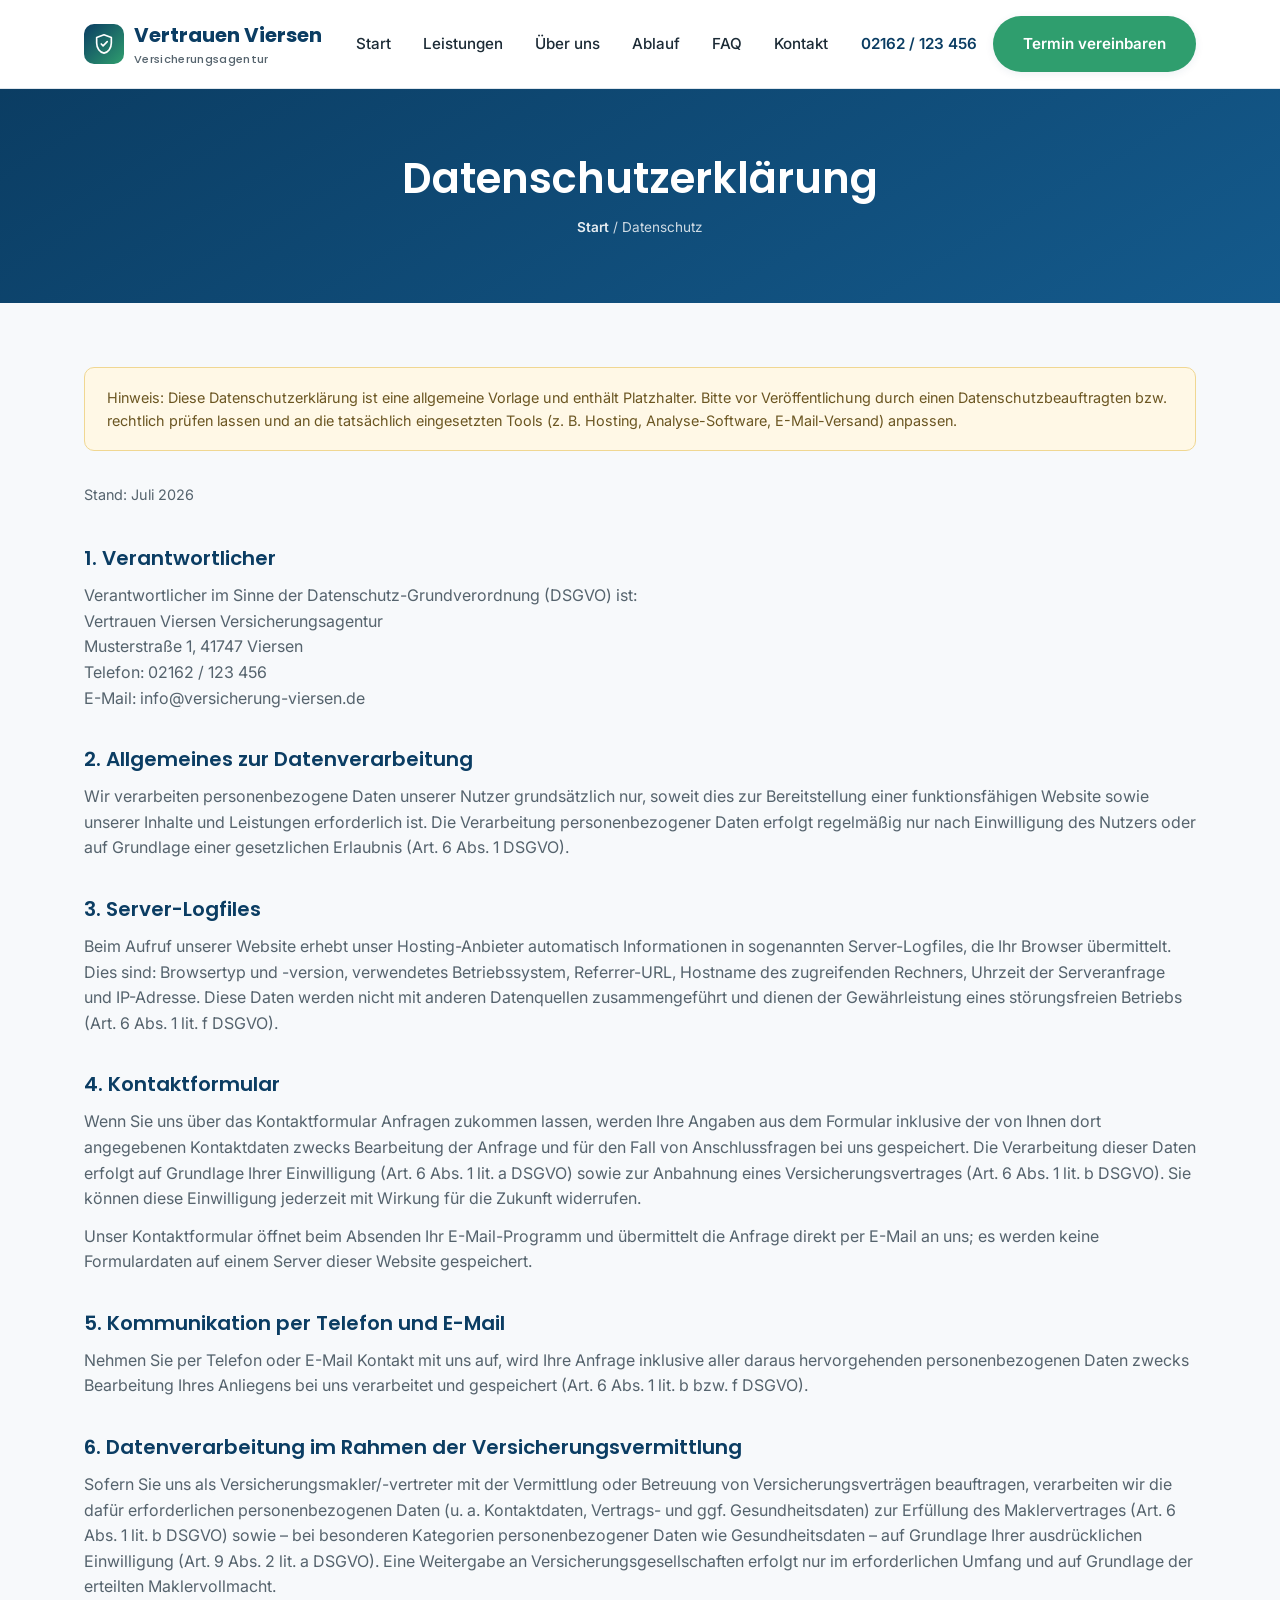
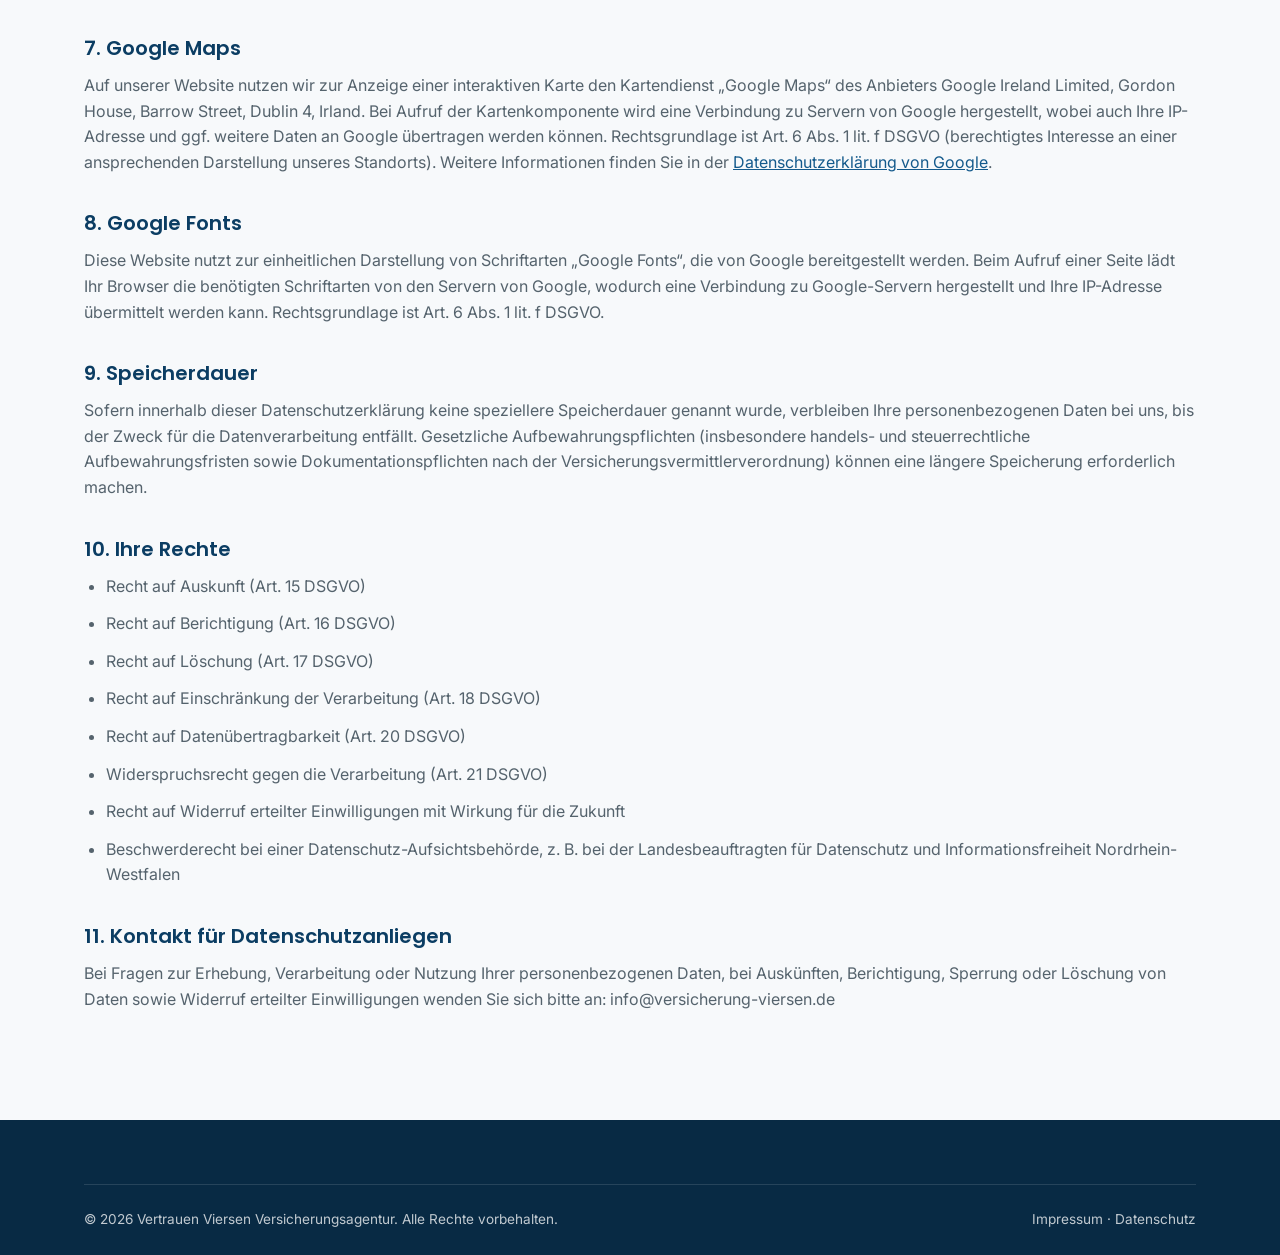
==== datenschutz.html @ f0102ab8 "Add Versicherungsagentur Viersen website Responsive one-page site (Start, Leistungen, Über uns, Abla" ====
<!DOCTYPE html>
<html lang="de">
<head>
<meta charset="UTF-8">
<meta name="viewport" content="width=device-width, initial-scale=1.0">
<title>Datenschutzerklärung | Versicherungsagentur Viersen</title>
<meta name="description" content="Datenschutzerklärung der Versicherungsagentur Viersen gemäß DSGVO.">
<link rel="icon" href="data:image/svg+xml,<svg xmlns=%22http://www.w3.org/2000/svg%22 viewBox=%220 0 24 24%22><text y=%2218%22 font-size=%2218%22>🛡️</text></svg>">
<link rel="preconnect" href="https://fonts.googleapis.com">
<link href="https://fonts.googleapis.com/css2?family=Inter:wght@400;500;600;700&family=Poppins:wght@600;700&display=swap" rel="stylesheet">
<link rel="stylesheet" href="css/style.css">
</head>
<body>

<header class="site-header">
  <nav class="navbar">
    <a href="index.html" class="logo">
      <span class="logo-mark">
        <svg width="22" height="22" viewBox="0 0 24 24" fill="none"><path d="M12 2L4 5V11C4 16.5 7.4 21.2 12 22C16.6 21.2 20 16.5 20 11V5L12 2Z" stroke="currentColor" stroke-width="1.8" stroke-linejoin="round"/><path d="M9 12L11 14L15.5 9.5" stroke="currentColor" stroke-width="1.8" stroke-linecap="round" stroke-linejoin="round"/></svg>
      </span>
      <span class="logo-text">Vertrauen Viersen
        <span>Versicherungsagentur</span>
      </span>
    </a>
    <ul class="nav-links">
      <li><a href="index.html#home">Start</a></li>
      <li><a href="index.html#leistungen">Leistungen</a></li>
      <li><a href="index.html#ueber-uns">Über uns</a></li>
      <li><a href="index.html#ablauf">Ablauf</a></li>
      <li><a href="index.html#faq">FAQ</a></li>
      <li><a href="index.html#kontakt">Kontakt</a></li>
    </ul>
    <div class="nav-cta">
      <a href="tel:+4921621234560" class="nav-phone">02162 / 123 456</a>
      <a href="index.html#kontakt" class="btn btn-primary">Termin vereinbaren</a>
      <button class="nav-toggle" aria-label="Menü öffnen"><span></span><span></span><span></span></button>
    </div>
  </nav>
</header>

<div class="page-hero">
  <div class="container">
    <h1>Datenschutzerklärung</h1>
    <p class="breadcrumb"><a href="index.html">Start</a> / Datenschutz</p>
  </div>
</div>

<main>
  <section class="legal-page">
    <div class="container">

      <div class="notice-box">
        Hinweis: Diese Datenschutzerklärung ist eine allgemeine Vorlage und enthält Platzhalter. Bitte vor Veröffentlichung durch einen
        Datenschutzbeauftragten bzw. rechtlich prüfen lassen und an die tatsächlich eingesetzten Tools (z. B. Hosting, Analyse-Software,
        E-Mail-Versand) anpassen.
      </div>

      <p class="updated">Stand: Juli 2026</p>

      <h2>1. Verantwortlicher</h2>
      <p>
        Verantwortlicher im Sinne der Datenschutz-Grundverordnung (DSGVO) ist:<br>
        Vertrauen Viersen Versicherungsagentur<br>
        Musterstraße 1, 41747 Viersen<br>
        Telefon: 02162 / 123 456<br>
        E-Mail: info@versicherung-viersen.de
      </p>

      <h2>2. Allgemeines zur Datenverarbeitung</h2>
      <p>
        Wir verarbeiten personenbezogene Daten unserer Nutzer grundsätzlich nur, soweit dies zur Bereitstellung einer funktionsfähigen Website
        sowie unserer Inhalte und Leistungen erforderlich ist. Die Verarbeitung personenbezogener Daten erfolgt regelmäßig nur nach Einwilligung
        des Nutzers oder auf Grundlage einer gesetzlichen Erlaubnis (Art. 6 Abs. 1 DSGVO).
      </p>

      <h2>3. Server-Logfiles</h2>
      <p>
        Beim Aufruf unserer Website erhebt unser Hosting-Anbieter automatisch Informationen in sogenannten Server-Logfiles, die Ihr Browser
        übermittelt. Dies sind: Browsertyp und -version, verwendetes Betriebssystem, Referrer-URL, Hostname des zugreifenden Rechners,
        Uhrzeit der Serveranfrage und IP-Adresse. Diese Daten werden nicht mit anderen Datenquellen zusammengeführt und dienen der
        Gewährleistung eines störungsfreien Betriebs (Art. 6 Abs. 1 lit. f DSGVO).
      </p>

      <h2>4. Kontaktformular</h2>
      <p>
        Wenn Sie uns über das Kontaktformular Anfragen zukommen lassen, werden Ihre Angaben aus dem Formular inklusive der von Ihnen dort
        angegebenen Kontaktdaten zwecks Bearbeitung der Anfrage und für den Fall von Anschlussfragen bei uns gespeichert. Die Verarbeitung
        dieser Daten erfolgt auf Grundlage Ihrer Einwilligung (Art. 6 Abs. 1 lit. a DSGVO) sowie zur Anbahnung eines Versicherungsvertrages
        (Art. 6 Abs. 1 lit. b DSGVO). Sie können diese Einwilligung jederzeit mit Wirkung für die Zukunft widerrufen.
      </p>
      <p>
        Unser Kontaktformular öffnet beim Absenden Ihr E-Mail-Programm und übermittelt die Anfrage direkt per E-Mail an uns; es werden keine
        Formulardaten auf einem Server dieser Website gespeichert.
      </p>

      <h2>5. Kommunikation per Telefon und E-Mail</h2>
      <p>
        Nehmen Sie per Telefon oder E-Mail Kontakt mit uns auf, wird Ihre Anfrage inklusive aller daraus hervorgehenden personenbezogenen Daten
        zwecks Bearbeitung Ihres Anliegens bei uns verarbeitet und gespeichert (Art. 6 Abs. 1 lit. b bzw. f DSGVO).
      </p>

      <h2>6. Datenverarbeitung im Rahmen der Versicherungsvermittlung</h2>
      <p>
        Sofern Sie uns als Versicherungsmakler/-vertreter mit der Vermittlung oder Betreuung von Versicherungsverträgen beauftragen, verarbeiten
        wir die dafür erforderlichen personenbezogenen Daten (u. a. Kontaktdaten, Vertrags- und ggf. Gesundheitsdaten) zur Erfüllung des
        Maklervertrages (Art. 6 Abs. 1 lit. b DSGVO) sowie – bei besonderen Kategorien personenbezogener Daten wie Gesundheitsdaten – auf
        Grundlage Ihrer ausdrücklichen Einwilligung (Art. 9 Abs. 2 lit. a DSGVO). Eine Weitergabe an Versicherungsgesellschaften erfolgt nur im
        erforderlichen Umfang und auf Grundlage der erteilten Maklervollmacht.
      </p>

      <h2>7. Google Maps</h2>
      <p>
        Auf unserer Website nutzen wir zur Anzeige einer interaktiven Karte den Kartendienst „Google Maps“ des Anbieters Google Ireland Limited,
        Gordon House, Barrow Street, Dublin 4, Irland. Bei Aufruf der Kartenkomponente wird eine Verbindung zu Servern von Google hergestellt,
        wobei auch Ihre IP-Adresse und ggf. weitere Daten an Google übertragen werden können. Rechtsgrundlage ist Art. 6 Abs. 1 lit. f DSGVO
        (berechtigtes Interesse an einer ansprechenden Darstellung unseres Standorts). Weitere Informationen finden Sie in der
        <a href="https://policies.google.com/privacy" target="_blank" rel="noopener">Datenschutzerklärung von Google</a>.
      </p>

      <h2>8. Google Fonts</h2>
      <p>
        Diese Website nutzt zur einheitlichen Darstellung von Schriftarten „Google Fonts“, die von Google bereitgestellt werden. Beim Aufruf
        einer Seite lädt Ihr Browser die benötigten Schriftarten von den Servern von Google, wodurch eine Verbindung zu Google-Servern
        hergestellt und Ihre IP-Adresse übermittelt werden kann. Rechtsgrundlage ist Art. 6 Abs. 1 lit. f DSGVO.
      </p>

      <h2>9. Speicherdauer</h2>
      <p>
        Sofern innerhalb dieser Datenschutzerklärung keine speziellere Speicherdauer genannt wurde, verbleiben Ihre personenbezogenen Daten bei
        uns, bis der Zweck für die Datenverarbeitung entfällt. Gesetzliche Aufbewahrungspflichten (insbesondere handels- und steuerrechtliche
        Aufbewahrungsfristen sowie Dokumentationspflichten nach der Versicherungsvermittlerverordnung) können eine längere Speicherung
        erforderlich machen.
      </p>

      <h2>10. Ihre Rechte</h2>
      <ul>
        <li>Recht auf Auskunft (Art. 15 DSGVO)</li>
        <li>Recht auf Berichtigung (Art. 16 DSGVO)</li>
        <li>Recht auf Löschung (Art. 17 DSGVO)</li>
        <li>Recht auf Einschränkung der Verarbeitung (Art. 18 DSGVO)</li>
        <li>Recht auf Datenübertragbarkeit (Art. 20 DSGVO)</li>
        <li>Widerspruchsrecht gegen die Verarbeitung (Art. 21 DSGVO)</li>
        <li>Recht auf Widerruf erteilter Einwilligungen mit Wirkung für die Zukunft</li>
        <li>Beschwerderecht bei einer Datenschutz-Aufsichtsbehörde, z. B. bei der Landesbeauftragten für Datenschutz und Informationsfreiheit Nordrhein-Westfalen</li>
      </ul>

      <h2>11. Kontakt für Datenschutzanliegen</h2>
      <p>
        Bei Fragen zur Erhebung, Verarbeitung oder Nutzung Ihrer personenbezogenen Daten, bei Auskünften, Berichtigung, Sperrung oder Löschung
        von Daten sowie Widerruf erteilter Einwilligungen wenden Sie sich bitte an: info@versicherung-viersen.de
      </p>

    </div>
  </section>
</main>

<footer class="site-footer">
  <div class="container">
    <div class="footer-bottom">
      <span>© <span id="year">2026</span> Vertrauen Viersen Versicherungsagentur. Alle Rechte vorbehalten.</span>
      <span><a href="impressum.html">Impressum</a> · <a href="datenschutz.html">Datenschutz</a></span>
    </div>
  </div>
</footer>

<button class="back-to-top" aria-label="Nach oben scrollen">
  <svg width="20" height="20" viewBox="0 0 24 24" fill="none"><path d="M12 19V5M5 12L12 5L19 12" stroke="currentColor" stroke-width="2" stroke-linecap="round" stroke-linejoin="round"/></svg>
</button>

<script src="js/script.js"></script>
</body>
</html>
---- css/style.css ----
/* ==========================================================================
   Versicherungsagentur Viersen – Stylesheet
   ========================================================================== */

:root {
  --color-primary: #0b3d63;
  --color-primary-light: #145a8c;
  --color-accent: #2f9e6e;
  --color-accent-dark: #237a54;
  --color-bg: #f7f9fb;
  --color-bg-alt: #eef2f6;
  --color-text: #1c2b36;
  --color-text-muted: #55636d;
  --color-white: #ffffff;
  --color-border: #dfe6ec;
  --shadow-sm: 0 2px 8px rgba(11, 61, 99, 0.08);
  --shadow-md: 0 8px 24px rgba(11, 61, 99, 0.12);
  --radius: 12px;
  --max-width: 1160px;
  --transition: 0.25s ease;
}

* {
  box-sizing: border-box;
  margin: 0;
  padding: 0;
}

html {
  scroll-behavior: smooth;
}

body {
  font-family: "Inter", -apple-system, BlinkMacSystemFont, "Segoe UI", Roboto, sans-serif;
  color: var(--color-text);
  background: var(--color-bg);
  line-height: 1.6;
  -webkit-font-smoothing: antialiased;
}

h1, h2, h3, h4 {
  font-family: "Poppins", "Inter", sans-serif;
  font-weight: 600;
  line-height: 1.25;
  color: var(--color-primary);
}

a {
  color: inherit;
  text-decoration: none;
}

img {
  max-width: 100%;
  display: block;
}

ul {
  list-style: none;
}

.container {
  max-width: var(--max-width);
  margin: 0 auto;
  padding: 0 24px;
}

section {
  padding: 88px 0;
}

.section-header {
  text-align: center;
  max-width: 680px;
  margin: 0 auto 56px;
}

.eyebrow {
  display: inline-block;
  color: var(--color-accent-dark);
  background: rgba(47, 158, 110, 0.1);
  font-weight: 600;
  font-size: 0.8rem;
  letter-spacing: 0.06em;
  text-transform: uppercase;
  padding: 6px 14px;
  border-radius: 999px;
  margin-bottom: 16px;
}

.section-header h2 {
  font-size: clamp(1.7rem, 3vw, 2.4rem);
  margin-bottom: 14px;
}

.section-header p {
  color: var(--color-text-muted);
  font-size: 1.05rem;
}

.bg-alt {
  background: var(--color-bg-alt);
}

/* Buttons
   ========================================================================== */

.btn {
  display: inline-flex;
  align-items: center;
  gap: 8px;
  padding: 14px 28px;
  border-radius: 999px;
  font-weight: 600;
  font-size: 0.95rem;
  border: 2px solid transparent;
  cursor: pointer;
  transition: transform var(--transition), box-shadow var(--transition), background var(--transition), color var(--transition);
  white-space: nowrap;
}

.btn-primary {
  background: var(--color-accent);
  color: var(--color-white);
  box-shadow: var(--shadow-sm);
}

.btn-primary:hover {
  background: var(--color-accent-dark);
  transform: translateY(-2px);
  box-shadow: var(--shadow-md);
}

.btn-outline {
  background: transparent;
  border-color: rgba(255, 255, 255, 0.6);
  color: var(--color-white);
}

.btn-outline:hover {
  background: rgba(255, 255, 255, 0.12);
  transform: translateY(-2px);
}

.btn-outline-dark {
  background: transparent;
  border-color: var(--color-primary);
  color: var(--color-primary);
}

.btn-outline-dark:hover {
  background: var(--color-primary);
  color: var(--color-white);
}

/* Header / Navigation
   ========================================================================== */

.site-header {
  position: sticky;
  top: 0;
  z-index: 1000;
  background: rgba(255, 255, 255, 0.92);
  backdrop-filter: blur(10px);
  border-bottom: 1px solid var(--color-border);
}

.navbar {
  display: flex;
  align-items: center;
  justify-content: space-between;
  padding: 16px 24px;
  max-width: var(--max-width);
  margin: 0 auto;
}

.logo {
  display: flex;
  align-items: center;
  gap: 10px;
  font-family: "Poppins", sans-serif;
  font-weight: 700;
  font-size: 1.25rem;
  color: var(--color-primary);
}

.logo-mark {
  width: 40px;
  height: 40px;
  border-radius: 10px;
  background: linear-gradient(135deg, var(--color-primary), var(--color-accent));
  display: flex;
  align-items: center;
  justify-content: center;
  color: white;
  flex-shrink: 0;
}

.logo-text span {
  display: block;
  font-size: 0.7rem;
  font-weight: 500;
  color: var(--color-text-muted);
  letter-spacing: 0.03em;
}

.nav-links {
  display: flex;
  align-items: center;
  gap: 32px;
}

.nav-links a {
  font-weight: 500;
  font-size: 0.95rem;
  color: var(--color-text);
  position: relative;
  padding: 6px 0;
  transition: color var(--transition);
}

.nav-links a:hover,
.nav-links a.active {
  color: var(--color-accent-dark);
}

.nav-cta {
  display: flex;
  align-items: center;
  gap: 16px;
}

.nav-phone {
  display: flex;
  align-items: center;
  gap: 8px;
  font-weight: 600;
  color: var(--color-primary);
  font-size: 0.95rem;
}

.nav-toggle {
  display: none;
  flex-direction: column;
  gap: 5px;
  background: none;
  border: none;
  cursor: pointer;
  padding: 8px;
}

.nav-toggle span {
  width: 26px;
  height: 2px;
  background: var(--color-primary);
  border-radius: 2px;
  transition: transform var(--transition), opacity var(--transition);
}

/* Hero
   ========================================================================== */

.hero {
  position: relative;
  padding: 80px 0 100px;
  background: linear-gradient(150deg, var(--color-primary) 0%, #0e4a76 45%, var(--color-primary-light) 100%);
  color: var(--color-white);
  overflow: hidden;
}

.hero::after {
  content: "";
  position: absolute;
  inset: 0;
  background-image: radial-gradient(circle at 85% 20%, rgba(47, 158, 110, 0.35), transparent 45%),
    radial-gradient(circle at 10% 90%, rgba(255, 255, 255, 0.08), transparent 40%);
  pointer-events: none;
}

.hero .container {
  display: grid;
  grid-template-columns: 1.1fr 0.9fr;
  gap: 48px;
  align-items: center;
  position: relative;
}

.hero-badge {
  display: inline-flex;
  align-items: center;
  gap: 8px;
  background: rgba(255, 255, 255, 0.12);
  border: 1px solid rgba(255, 255, 255, 0.25);
  padding: 8px 16px;
  border-radius: 999px;
  font-size: 0.85rem;
  font-weight: 600;
  margin-bottom: 24px;
}

.hero h1 {
  color: var(--color-white);
  font-size: clamp(2.1rem, 4.2vw, 3.2rem);
  margin-bottom: 20px;
}

.hero h1 em {
  font-style: normal;
  color: #7be0ae;
}

.hero p.lead {
  font-size: 1.1rem;
  color: rgba(255, 255, 255, 0.85);
  max-width: 520px;
  margin-bottom: 32px;
}

.hero-actions {
  display: flex;
  gap: 16px;
  flex-wrap: wrap;
  margin-bottom: 40px;
}

.hero-stats {
  display: flex;
  gap: 36px;
  flex-wrap: wrap;
}

.hero-stats div strong {
  display: block;
  font-size: 1.6rem;
  font-family: "Poppins", sans-serif;
  color: var(--color-white);
}

.hero-stats div span {
  font-size: 0.85rem;
  color: rgba(255, 255, 255, 0.7);
}

.hero-visual {
  background: rgba(255, 255, 255, 0.08);
  border: 1px solid rgba(255, 255, 255, 0.18);
  border-radius: 20px;
  padding: 32px;
  backdrop-filter: blur(6px);
}

.hero-visual h3 {
  color: var(--color-white);
  font-size: 1.1rem;
  margin-bottom: 20px;
}

.hero-check-list li {
  display: flex;
  align-items: flex-start;
  gap: 12px;
  padding: 12px 0;
  border-bottom: 1px solid rgba(255, 255, 255, 0.12);
  color: rgba(255, 255, 255, 0.9);
  font-size: 0.95rem;
}

.hero-check-list li:last-child {
  border-bottom: none;
}

.hero-check-list svg {
  flex-shrink: 0;
  color: #7be0ae;
  margin-top: 2px;
}

/* Trust bar
   ========================================================================== */

.trust-bar {
  background: var(--color-white);
  border-bottom: 1px solid var(--color-border);
  padding: 28px 0;
}

.trust-bar .container {
  display: flex;
  justify-content: space-between;
  align-items: center;
  flex-wrap: wrap;
  gap: 20px;
  color: var(--color-text-muted);
  font-size: 0.9rem;
}

.trust-bar strong {
  color: var(--color-primary);
}

/* Cards grid – Leistungen
   ========================================================================== */

.services-grid {
  display: grid;
  grid-template-columns: repeat(auto-fit, minmax(260px, 1fr));
  gap: 28px;
}

.service-card {
  background: var(--color-white);
  border: 1px solid var(--color-border);
  border-radius: var(--radius);
  padding: 32px 28px;
  transition: transform var(--transition), box-shadow var(--transition), border-color var(--transition);
}

.service-card:hover {
  transform: translateY(-6px);
  box-shadow: var(--shadow-md);
  border-color: transparent;
}

.service-icon {
  width: 56px;
  height: 56px;
  border-radius: 14px;
  background: rgba(11, 61, 99, 0.08);
  color: var(--color-primary);
  display: flex;
  align-items: center;
  justify-content: center;
  margin-bottom: 20px;
}

.service-card h3 {
  font-size: 1.15rem;
  margin-bottom: 10px;
}

.service-card p {
  color: var(--color-text-muted);
  font-size: 0.95rem;
  margin-bottom: 16px;
}

.service-link {
  font-weight: 600;
  font-size: 0.9rem;
  color: var(--color-accent-dark);
  display: inline-flex;
  align-items: center;
  gap: 6px;
}

/* Über uns
   ========================================================================== */

.about-grid {
  display: grid;
  grid-template-columns: 0.9fr 1.1fr;
  gap: 56px;
  align-items: center;
}

.about-photo {
  border-radius: 20px;
  overflow: hidden;
  box-shadow: var(--shadow-md);
  aspect-ratio: 4/5;
  background: linear-gradient(135deg, var(--color-primary), var(--color-accent));
  display: flex;
  align-items: center;
  justify-content: center;
  color: rgba(255, 255, 255, 0.85);
  position: relative;
}

.about-badge {
  position: absolute;
  bottom: -20px;
  right: -20px;
  background: var(--color-white);
  border-radius: 16px;
  padding: 20px 24px;
  box-shadow: var(--shadow-md);
  text-align: center;
}

.about-badge strong {
  display: block;
  font-size: 1.8rem;
  color: var(--color-accent-dark);
  font-family: "Poppins", sans-serif;
}

.about-badge span {
  font-size: 0.8rem;
  color: var(--color-text-muted);
}

.about-content h2 {
  font-size: clamp(1.6rem, 3vw, 2.2rem);
  margin-bottom: 18px;
}

.about-content p {
  color: var(--color-text-muted);
  margin-bottom: 18px;
}

.about-list {
  display: grid;
  grid-template-columns: repeat(2, 1fr);
  gap: 14px;
  margin: 24px 0 30px;
}

.about-list li {
  display: flex;
  align-items: center;
  gap: 10px;
  font-weight: 500;
  font-size: 0.95rem;
}

.about-list svg {
  color: var(--color-accent);
  flex-shrink: 0;
}

/* Process steps
   ========================================================================== */

.steps {
  display: grid;
  grid-template-columns: repeat(auto-fit, minmax(220px, 1fr));
  gap: 28px;
  counter-reset: step;
}

.step {
  position: relative;
  padding: 32px 24px;
  background: var(--color-white);
  border-radius: var(--radius);
  border: 1px solid var(--color-border);
}

.step::before {
  counter-increment: step;
  content: counter(step);
  display: flex;
  align-items: center;
  justify-content: center;
  width: 42px;
  height: 42px;
  border-radius: 50%;
  background: var(--color-primary);
  color: white;
  font-family: "Poppins", sans-serif;
  font-weight: 600;
  margin-bottom: 18px;
}

.step h3 {
  font-size: 1.05rem;
  margin-bottom: 8px;
}

.step p {
  color: var(--color-text-muted);
  font-size: 0.92rem;
}

/* Testimonials
   ========================================================================== */

.testimonial-grid {
  display: grid;
  grid-template-columns: repeat(auto-fit, minmax(280px, 1fr));
  gap: 28px;
}

.testimonial-card {
  background: var(--color-white);
  border-radius: var(--radius);
  padding: 30px;
  border: 1px solid var(--color-border);
}

.stars {
  color: #f5a623;
  margin-bottom: 14px;
  font-size: 0.95rem;
  letter-spacing: 2px;
}

.testimonial-card p.quote {
  color: var(--color-text);
  margin-bottom: 20px;
  font-size: 0.98rem;
}

.testimonial-author {
  display: flex;
  align-items: center;
  gap: 12px;
}

.author-avatar {
  width: 44px;
  height: 44px;
  border-radius: 50%;
  background: var(--color-bg-alt);
  display: flex;
  align-items: center;
  justify-content: center;
  font-weight: 700;
  color: var(--color-primary);
}

.author-name {
  font-weight: 600;
  font-size: 0.92rem;
}

.author-role {
  font-size: 0.8rem;
  color: var(--color-text-muted);
}

/* CTA band
   ========================================================================== */

.cta-band {
  background: linear-gradient(120deg, var(--color-primary), var(--color-primary-light));
  border-radius: 24px;
  padding: 56px;
  color: var(--color-white);
  display: flex;
  align-items: center;
  justify-content: space-between;
  gap: 32px;
  flex-wrap: wrap;
}

.cta-band h2 {
  color: var(--color-white);
  font-size: clamp(1.4rem, 2.6vw, 1.9rem);
  margin-bottom: 8px;
}

.cta-band p {
  color: rgba(255, 255, 255, 0.8);
}

/* Contact section
   ========================================================================== */

.contact-grid {
  display: grid;
  grid-template-columns: 0.95fr 1.05fr;
  gap: 48px;
}

.contact-info-card {
  background: var(--color-white);
  border: 1px solid var(--color-border);
  border-radius: var(--radius);
  padding: 36px;
}

.contact-info-card h3 {
  margin-bottom: 20px;
  font-size: 1.2rem;
}

.contact-detail {
  display: flex;
  gap: 16px;
  padding: 16px 0;
  border-bottom: 1px solid var(--color-border);
}

.contact-detail:last-of-type {
  border-bottom: none;
}

.contact-detail .icon {
  width: 42px;
  height: 42px;
  border-radius: 10px;
  background: rgba(47, 158, 110, 0.1);
  color: var(--color-accent-dark);
  display: flex;
  align-items: center;
  justify-content: center;
  flex-shrink: 0;
}

.contact-detail h4 {
  font-size: 0.95rem;
  margin-bottom: 4px;
}

.contact-detail p, .contact-detail a {
  color: var(--color-text-muted);
  font-size: 0.92rem;
}

.map-frame {
  margin-top: 24px;
  border-radius: var(--radius);
  overflow: hidden;
  border: 1px solid var(--color-border);
  height: 220px;
}

.map-frame iframe {
  width: 100%;
  height: 100%;
  border: 0;
}

.contact-form {
  background: var(--color-white);
  border: 1px solid var(--color-border);
  border-radius: var(--radius);
  padding: 36px;
}

.form-row {
  display: grid;
  grid-template-columns: 1fr 1fr;
  gap: 18px;
}

.form-group {
  margin-bottom: 18px;
}

.form-group label {
  display: block;
  font-size: 0.88rem;
  font-weight: 600;
  margin-bottom: 6px;
  color: var(--color-text);
}

.form-group input,
.form-group select,
.form-group textarea {
  width: 100%;
  padding: 12px 14px;
  border-radius: 8px;
  border: 1px solid var(--color-border);
  font-family: inherit;
  font-size: 0.95rem;
  background: var(--color-bg);
  transition: border-color var(--transition), box-shadow var(--transition);
}

.form-group input:focus,
.form-group select:focus,
.form-group textarea:focus {
  outline: none;
  border-color: var(--color-accent);
  box-shadow: 0 0 0 3px rgba(47, 158, 110, 0.15);
}

.form-group textarea {
  resize: vertical;
  min-height: 120px;
}

.form-consent {
  display: flex;
  align-items: flex-start;
  gap: 10px;
  font-size: 0.85rem;
  color: var(--color-text-muted);
  margin-bottom: 20px;
}

.form-consent input {
  margin-top: 4px;
}

.form-status {
  margin-top: 14px;
  font-size: 0.9rem;
  font-weight: 600;
}

.form-status.success {
  color: var(--color-accent-dark);
}

.form-status.error {
  color: #c0392b;
}

/* FAQ
   ========================================================================== */

.faq-list {
  max-width: 780px;
  margin: 0 auto;
}

.faq-item {
  background: var(--color-white);
  border: 1px solid var(--color-border);
  border-radius: 12px;
  margin-bottom: 14px;
  overflow: hidden;
}

.faq-question {
  width: 100%;
  display: flex;
  align-items: center;
  justify-content: space-between;
  padding: 20px 24px;
  background: none;
  border: none;
  cursor: pointer;
  font-family: inherit;
  font-weight: 600;
  font-size: 0.98rem;
  color: var(--color-primary);
  text-align: left;
}

.faq-question .plus {
  transition: transform var(--transition);
  flex-shrink: 0;
  color: var(--color-accent-dark);
}

.faq-item.open .faq-question .plus {
  transform: rotate(45deg);
}

.faq-answer {
  max-height: 0;
  overflow: hidden;
  transition: max-height var(--transition), padding var(--transition);
  padding: 0 24px;
  color: var(--color-text-muted);
  font-size: 0.92rem;
}

.faq-item.open .faq-answer {
  max-height: 300px;
  padding: 0 24px 22px;
}

/* Footer
   ========================================================================== */

.site-footer {
  background: #082a44;
  color: rgba(255, 255, 255, 0.75);
  padding: 64px 0 24px;
}

.footer-grid {
  display: grid;
  grid-template-columns: 1.4fr 1fr 1fr 1.2fr;
  gap: 40px;
  margin-bottom: 48px;
}

.footer-grid h4 {
  color: var(--color-white);
  font-size: 1rem;
  margin-bottom: 18px;
}

.footer-about .logo {
  color: var(--color-white);
  margin-bottom: 16px;
}

.footer-about p {
  font-size: 0.9rem;
  max-width: 300px;
}

.footer-links li {
  margin-bottom: 10px;
  font-size: 0.9rem;
}

.footer-links a:hover {
  color: var(--color-white);
}

.footer-social {
  display: flex;
  gap: 12px;
  margin-top: 18px;
}

.footer-social a {
  width: 38px;
  height: 38px;
  border-radius: 50%;
  background: rgba(255, 255, 255, 0.08);
  display: flex;
  align-items: center;
  justify-content: center;
  transition: background var(--transition);
}

.footer-social a:hover {
  background: var(--color-accent);
}

.footer-bottom {
  border-top: 1px solid rgba(255, 255, 255, 0.12);
  padding-top: 24px;
  display: flex;
  justify-content: space-between;
  flex-wrap: wrap;
  gap: 12px;
  font-size: 0.85rem;
}

.footer-bottom a:hover {
  color: var(--color-white);
}

/* Legal pages (Impressum / Datenschutz)
   ========================================================================== */

.legal-page {
  padding: 64px 0 96px;
}

.legal-page h1 {
  margin-bottom: 8px;
}

.legal-page .updated {
  color: var(--color-text-muted);
  font-size: 0.9rem;
  margin-bottom: 40px;
}

.legal-page h2 {
  font-size: 1.25rem;
  margin: 36px 0 12px;
}

.legal-page p, .legal-page li {
  color: var(--color-text-muted);
  margin-bottom: 12px;
}

.legal-page ul {
  list-style: disc;
  padding-left: 22px;
}

.legal-page a {
  color: var(--color-primary-light);
  text-decoration: underline;
}

.notice-box {
  background: #fff8e6;
  border: 1px solid #f0d792;
  border-radius: 10px;
  padding: 18px 22px;
  font-size: 0.9rem;
  color: #6b5622;
  margin-bottom: 32px;
}

.page-hero {
  background: linear-gradient(150deg, var(--color-primary), var(--color-primary-light));
  color: var(--color-white);
  padding: 64px 0;
  text-align: center;
}

.page-hero h1 {
  color: var(--color-white);
  font-size: clamp(1.8rem, 3.5vw, 2.6rem);
  margin-bottom: 10px;
}

.page-hero p {
  color: rgba(255, 255, 255, 0.8);
}

.breadcrumb {
  font-size: 0.85rem;
  color: rgba(255, 255, 255, 0.7);
  margin-top: 12px;
}

.breadcrumb a {
  color: rgba(255, 255, 255, 0.9);
  font-weight: 600;
}

/* Back to top */

.back-to-top {
  position: fixed;
  bottom: 24px;
  right: 24px;
  width: 46px;
  height: 46px;
  border-radius: 50%;
  background: var(--color-primary);
  color: white;
  display: flex;
  align-items: center;
  justify-content: center;
  box-shadow: var(--shadow-md);
  opacity: 0;
  pointer-events: none;
  transform: translateY(10px);
  transition: opacity var(--transition), transform var(--transition);
  z-index: 900;
  border: none;
  cursor: pointer;
}

.back-to-top.visible {
  opacity: 1;
  pointer-events: auto;
  transform: translateY(0);
}

/* Responsive
   ========================================================================== */

@media (max-width: 980px) {
  .hero .container {
    grid-template-columns: 1fr;
  }

  .about-grid {
    grid-template-columns: 1fr;
  }

  .about-photo {
    max-width: 380px;
    margin: 0 auto 40px;
  }

  .contact-grid {
    grid-template-columns: 1fr;
  }

  .footer-grid {
    grid-template-columns: 1fr 1fr;
  }
}

@media (max-width: 760px) {
  .nav-links,
  .nav-cta .nav-phone {
    display: none;
  }

  .nav-toggle {
    display: flex;
  }

  body.nav-open .nav-links {
    display: flex;
    position: absolute;
    top: 100%;
    left: 0;
    right: 0;
    background: var(--color-white);
    flex-direction: column;
    padding: 20px 24px 28px;
    gap: 18px;
    border-bottom: 1px solid var(--color-border);
    box-shadow: var(--shadow-sm);
  }

  section {
    padding: 64px 0;
  }

  .form-row {
    grid-template-columns: 1fr;
  }

  .about-list {
    grid-template-columns: 1fr;
  }

  .cta-band {
    padding: 36px;
    flex-direction: column;
    text-align: center;
  }

  .footer-grid {
    grid-template-columns: 1fr;
    gap: 32px;
  }

  .footer-bottom {
    flex-direction: column;
    text-align: center;
  }
}

@media (max-width: 500px) {
  .hero-stats {
    gap: 24px;
  }

  .hero-actions {
    flex-direction: column;
  }

  .hero-actions .btn {
    width: 100%;
    justify-content: center;
  }
}
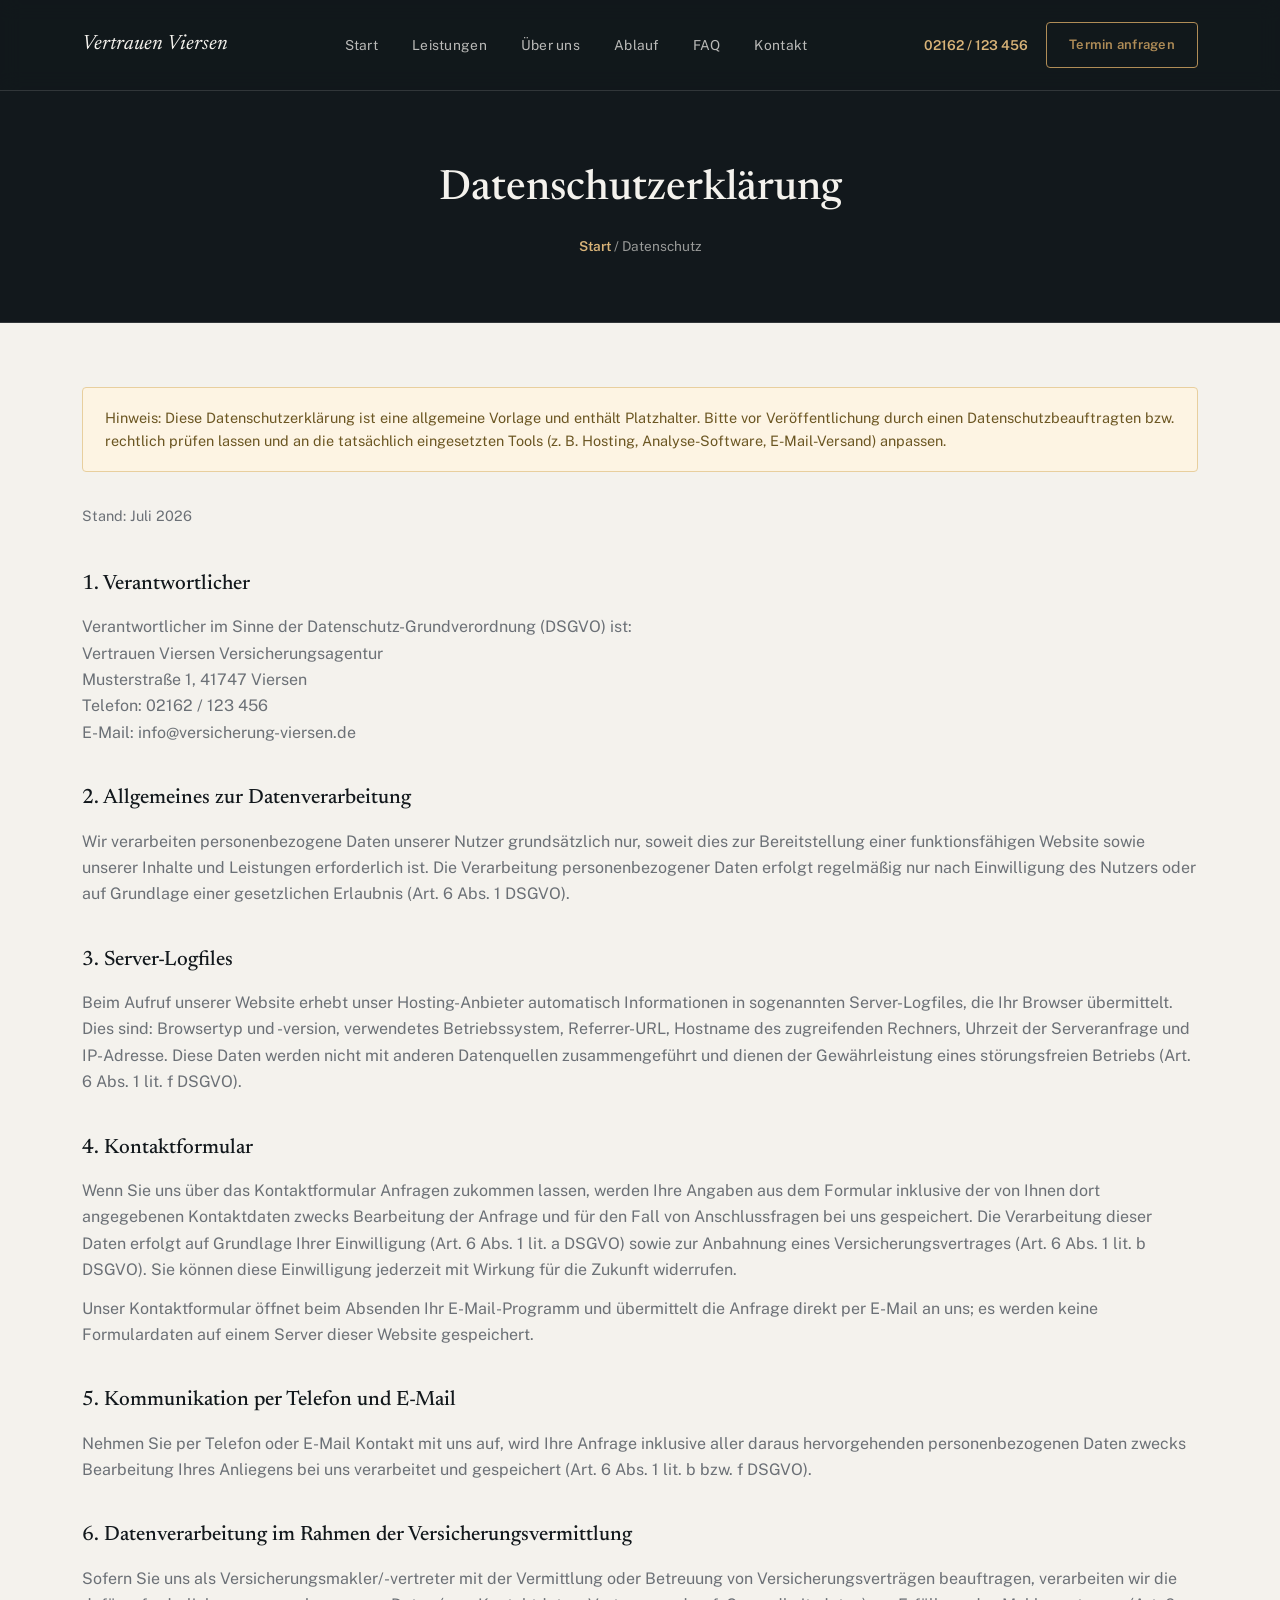
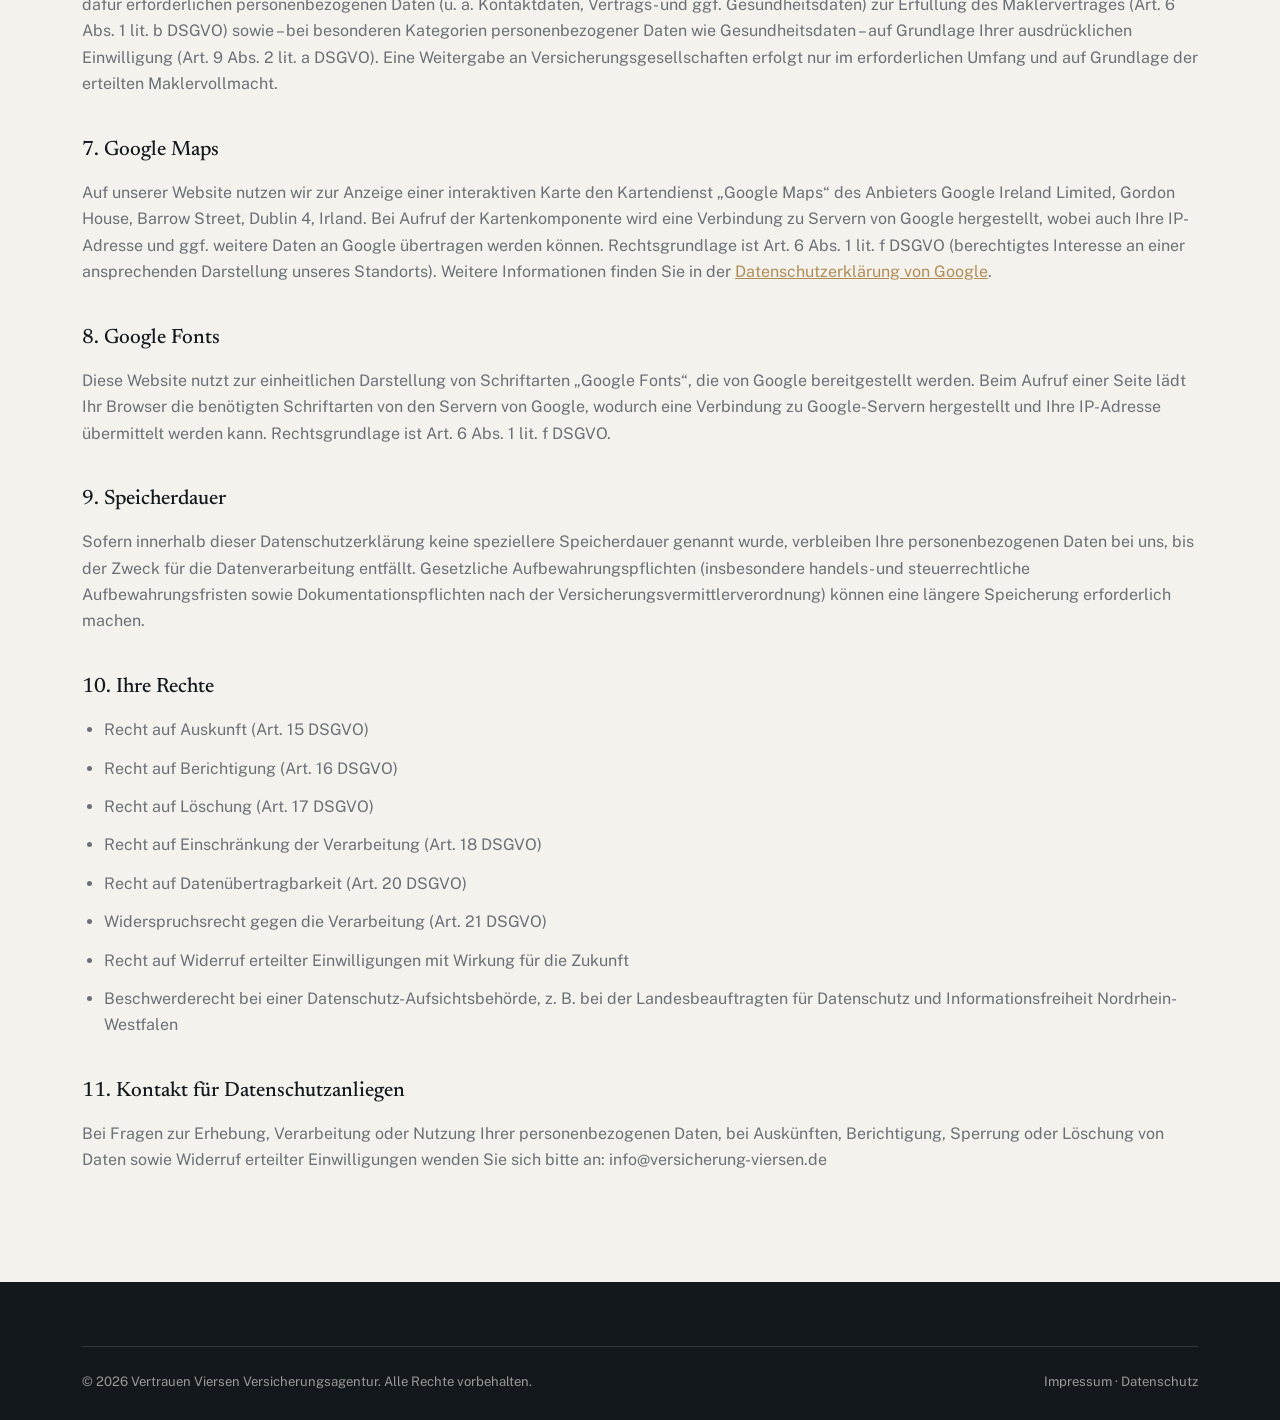
==== commit cfb28e11: "Rebuild site in the "Kompass" premium/interactive design Replaces the previous blue/green layout acr" ====
--- a/datenschutz.html
+++ b/datenschutz.html
@@ -5,23 +5,21 @@
 <meta name="viewport" content="width=device-width, initial-scale=1.0">
 <title>Datenschutzerklärung | Versicherungsagentur Viersen</title>
 <meta name="description" content="Datenschutzerklärung der Versicherungsagentur Viersen gemäß DSGVO.">
-<link rel="icon" href="data:image/svg+xml,<svg xmlns=%22http://www.w3.org/2000/svg%22 viewBox=%220 0 24 24%22><text y=%2218%22 font-size=%2218%22>🛡️</text></svg>">
+<link rel="icon" href="data:image/svg+xml,<svg xmlns=%22http://www.w3.org/2000/svg%22 viewBox=%220 0 24 24%22><text y=%2218%22 font-size=%2218%22>🧭</text></svg>">
 <link rel="preconnect" href="https://fonts.googleapis.com">
-<link href="https://fonts.googleapis.com/css2?family=Inter:wght@400;500;600;700&family=Poppins:wght@600;700&display=swap" rel="stylesheet">
+<link rel="preconnect" href="https://fonts.gstatic.com" crossorigin>
+<link href="https://fonts.googleapis.com/css2?family=Newsreader:ital,opsz,wght@0,6..72,400;0,6..72,500;1,6..72,400&family=Public+Sans:wght@400;500;600;700&display=swap" rel="stylesheet">
 <link rel="stylesheet" href="css/style.css">
 </head>
 <body>
 
+<div class="cursor-dot"></div>
+<div class="cursor-ring"></div>
+<div class="progress-bar"></div>
+
 <header class="site-header">
   <nav class="navbar">
-    <a href="index.html" class="logo">
-      <span class="logo-mark">
-        <svg width="22" height="22" viewBox="0 0 24 24" fill="none"><path d="M12 2L4 5V11C4 16.5 7.4 21.2 12 22C16.6 21.2 20 16.5 20 11V5L12 2Z" stroke="currentColor" stroke-width="1.8" stroke-linejoin="round"/><path d="M9 12L11 14L15.5 9.5" stroke="currentColor" stroke-width="1.8" stroke-linecap="round" stroke-linejoin="round"/></svg>
-      </span>
-      <span class="logo-text">Vertrauen Viersen
-        <span>Versicherungsagentur</span>
-      </span>
-    </a>
+    <a href="index.html" class="logo">Vertrauen Viersen</a>
     <ul class="nav-links">
       <li><a href="index.html#home">Start</a></li>
       <li><a href="index.html#leistungen">Leistungen</a></li>
@@ -32,14 +30,16 @@
     </ul>
     <div class="nav-cta">
       <a href="tel:+4921621234560" class="nav-phone">02162 / 123 456</a>
-      <a href="index.html#kontakt" class="btn btn-primary">Termin vereinbaren</a>
-      <button class="nav-toggle" aria-label="Menü öffnen"><span></span><span></span><span></span></button>
+      <a href="index.html#kontakt" class="btn magnetic">Termin anfragen</a>
+      <button class="nav-toggle" aria-label="Menü öffnen" aria-expanded="false"><span></span><span></span><span></span></button>
     </div>
   </nav>
 </header>
 
+<div class="nav-backdrop"></div>
+
 <div class="page-hero">
-  <div class="container">
+  <div class="wrap">
     <h1>Datenschutzerklärung</h1>
     <p class="breadcrumb"><a href="index.html">Start</a> / Datenschutz</p>
   </div>
@@ -47,7 +47,7 @@
 
 <main>
   <section class="legal-page">
-    <div class="container">
+    <div class="wrap">
 
       <div class="notice-box">
         Hinweis: Diese Datenschutzerklärung ist eine allgemeine Vorlage und enthält Platzhalter. Bitte vor Veröffentlichung durch einen
@@ -155,7 +155,7 @@
 </main>
 
 <footer class="site-footer">
-  <div class="container">
+  <div class="wrap">
     <div class="footer-bottom">
       <span>© <span id="year">2026</span> Vertrauen Viersen Versicherungsagentur. Alle Rechte vorbehalten.</span>
       <span><a href="impressum.html">Impressum</a> · <a href="datenschutz.html">Datenschutz</a></span>
@@ -167,6 +167,14 @@
   <svg width="20" height="20" viewBox="0 0 24 24" fill="none"><path d="M12 19V5M5 12L12 5L19 12" stroke="currentColor" stroke-width="2" stroke-linecap="round" stroke-linejoin="round"/></svg>
 </button>
 
+<div class="mobile-cta-bar">
+  <a href="tel:+4921621234560" class="mobile-cta-call">
+    <svg width="18" height="18" viewBox="0 0 24 24" fill="none"><path d="M6.6 10.8C7.9 13.5 10.1 15.7 12.9 17.1L15.1 15C15.4 14.7 15.9 14.6 16.3 14.8C17.5 15.2 18.8 15.4 20 15.4C20.6 15.4 21 15.9 21 16.4V20C21 20.6 20.6 21 20 21C10.6 21 3 13.4 3 4C3 3.4 3.4 3 4 3H7.6C8.1 3 8.6 3.4 8.6 4C8.6 5.3 8.8 6.5 9.2 7.7C9.3 8.1 9.2 8.6 8.9 8.9L6.6 10.8Z" stroke="currentColor" stroke-width="1.7" stroke-linejoin="round"/></svg>
+    Anrufen
+  </a>
+  <a href="index.html#kontakt" class="mobile-cta-book">Termin buchen</a>
+</div>
+
 <script src="js/script.js"></script>
 </body>
 </html>
--- a/css/style.css
+++ b/css/style.css
@@ -1,1133 +1,456 @@
 /* ==========================================================================
-   Versicherungsagentur Viersen – Stylesheet
+   Versicherungsagentur Viersen — "Kompass" (Premium/Interactive)
    ========================================================================== */
 
 :root {
-  --color-primary: #0b3d63;
-  --color-primary-light: #145a8c;
-  --color-accent: #2f9e6e;
-  --color-accent-dark: #237a54;
-  --color-bg: #f7f9fb;
-  --color-bg-alt: #eef2f6;
-  --color-text: #1c2b36;
-  --color-text-muted: #55636d;
-  --color-white: #ffffff;
-  --color-border: #dfe6ec;
-  --shadow-sm: 0 2px 8px rgba(11, 61, 99, 0.08);
-  --shadow-md: 0 8px 24px rgba(11, 61, 99, 0.12);
-  --radius: 12px;
-  --max-width: 1160px;
-  --transition: 0.25s ease;
-}
-
-* {
-  box-sizing: border-box;
-  margin: 0;
-  padding: 0;
-}
-
-html {
-  scroll-behavior: smooth;
-}
+  --ink: #12181c;
+  --ink-2: #1b2328;
+  --ink-3: #232d33;
+  --paper: #f4f2ed;
+  --paper-soft: #fbfaf7;
+  --paper-line: #ddd8cc;
+  --brass: #b08d57;
+  --brass-bright: #d8b378;
+  --brass-soft: rgba(176, 141, 87, 0.14);
+  --line: rgba(244, 242, 237, 0.14);
+  --text: #f4f2ed;
+  --muted: rgba(244, 242, 237, 0.6);
+  --muted-strong: rgba(244, 242, 237, 0.75);
+  --ink-muted: #6b7076;
+  --max: 1180px;
+  --ease: cubic-bezier(0.16, 1, 0.3, 1);
+  --radius: 4px;
+}
+
+* { box-sizing: border-box; margin: 0; padding: 0; }
+
+html { scroll-behavior: smooth; }
 
 body {
-  font-family: "Inter", -apple-system, BlinkMacSystemFont, "Segoe UI", Roboto, sans-serif;
-  color: var(--color-text);
-  background: var(--color-bg);
-  line-height: 1.6;
-  -webkit-font-smoothing: antialiased;
-}
-
-h1, h2, h3, h4 {
-  font-family: "Poppins", "Inter", sans-serif;
-  font-weight: 600;
-  line-height: 1.25;
-  color: var(--color-primary);
-}
-
-a {
-  color: inherit;
-  text-decoration: none;
-}
-
-img {
-  max-width: 100%;
-  display: block;
-}
-
-ul {
-  list-style: none;
-}
-
-.container {
-  max-width: var(--max-width);
-  margin: 0 auto;
-  padding: 0 24px;
-}
-
-section {
-  padding: 88px 0;
-}
-
-.section-header {
-  text-align: center;
-  max-width: 680px;
-  margin: 0 auto 56px;
-}
+  font-family: "Public Sans", -apple-system, BlinkMacSystemFont, "Segoe UI", sans-serif;
+  background: var(--ink);
+  color: var(--text);
+  line-height: 1.65;
+  cursor: none;
+}
+
+.serif { font-family: "Newsreader", serif; }
+
+a { color: inherit; text-decoration: none; }
+ul { list-style: none; }
+img { max-width: 100%; display: block; }
+
+.wrap { max-width: var(--max); margin: 0 auto; padding: 0 32px; }
 
 .eyebrow {
-  display: inline-block;
-  color: var(--color-accent-dark);
-  background: rgba(47, 158, 110, 0.1);
-  font-weight: 600;
-  font-size: 0.8rem;
-  letter-spacing: 0.06em;
-  text-transform: uppercase;
-  padding: 6px 14px;
-  border-radius: 999px;
-  margin-bottom: 16px;
-}
-
-.section-header h2 {
-  font-size: clamp(1.7rem, 3vw, 2.4rem);
-  margin-bottom: 14px;
-}
-
-.section-header p {
-  color: var(--color-text-muted);
-  font-size: 1.05rem;
-}
-
-.bg-alt {
-  background: var(--color-bg-alt);
+  font-size: 0.72rem; letter-spacing: 0.18em; text-transform: uppercase;
+  color: var(--brass); font-weight: 600;
+}
+
+@media (hover: none), (pointer: coarse) {
+  body { cursor: auto; }
+}
+@media (prefers-reduced-motion: reduce) {
+  body { cursor: auto; }
+  html { scroll-behavior: auto; }
+}
+
+/* Custom cursor
+   ========================================================================== */
+
+.cursor-dot, .cursor-ring {
+  position: fixed; top: 0; left: 0; pointer-events: none; z-index: 9999;
+  border-radius: 50%; transform: translate(-50%, -50%);
+  opacity: 0;
+}
+.cursor-dot.is-ready, .cursor-ring.is-ready { opacity: 1; }
+.cursor-dot { width: 6px; height: 6px; background: var(--brass-bright); }
+.cursor-ring {
+  width: 36px; height: 36px; border: 1px solid rgba(216, 179, 120, 0.5);
+  transition: width 0.25s var(--ease), height 0.25s var(--ease), border-color 0.25s ease, background 0.25s ease, opacity 0.2s ease;
+}
+.cursor-ring.is-active { width: 60px; height: 60px; background: rgba(216, 179, 120, 0.08); border-color: var(--brass-bright); }
+
+@media (hover: none), (pointer: coarse) {
+  .cursor-dot, .cursor-ring { display: none; }
+}
+@media (prefers-reduced-motion: reduce) {
+  .cursor-dot, .cursor-ring { display: none; }
+}
+
+/* Scroll progress */
+.progress-bar {
+  position: fixed; top: 0; left: 0; height: 2px; background: var(--brass-bright);
+  z-index: 998; width: 0%;
 }
 
 /* Buttons
    ========================================================================== */
 
 .btn {
-  display: inline-flex;
-  align-items: center;
-  gap: 8px;
-  padding: 14px 28px;
-  border-radius: 999px;
-  font-weight: 600;
-  font-size: 0.95rem;
-  border: 2px solid transparent;
-  cursor: pointer;
-  transition: transform var(--transition), box-shadow var(--transition), background var(--transition), color var(--transition);
-  white-space: nowrap;
-}
-
-.btn-primary {
-  background: var(--color-accent);
-  color: var(--color-white);
-  box-shadow: var(--shadow-sm);
-}
-
-.btn-primary:hover {
-  background: var(--color-accent-dark);
-  transform: translateY(-2px);
-  box-shadow: var(--shadow-md);
-}
-
-.btn-outline {
-  background: transparent;
-  border-color: rgba(255, 255, 255, 0.6);
-  color: var(--color-white);
-}
-
-.btn-outline:hover {
-  background: rgba(255, 255, 255, 0.12);
-  transform: translateY(-2px);
-}
-
-.btn-outline-dark {
-  background: transparent;
-  border-color: var(--color-primary);
-  color: var(--color-primary);
-}
-
-.btn-outline-dark:hover {
-  background: var(--color-primary);
-  color: var(--color-white);
-}
-
-/* Header / Navigation
+  display: inline-flex; align-items: center; gap: 10px;
+  padding: 15px 28px; font-size: 0.9rem; font-weight: 600; letter-spacing: 0.02em;
+  cursor: pointer; border: 1px solid transparent; border-radius: var(--radius);
+  transition: background 0.2s ease, border-color 0.2s ease, color 0.2s ease, transform 0.15s ease;
+  will-change: transform;
+}
+.btn-solid { background: var(--brass); color: var(--ink); }
+.btn-solid:hover { background: var(--brass-bright); }
+.btn-outline { border-color: rgba(244, 242, 237, 0.35); color: var(--text); }
+.btn-outline:hover { border-color: var(--text); }
+.btn-outline-dark { border-color: rgba(18, 24, 28, 0.3); color: var(--ink); }
+.btn-outline-dark:hover { border-color: var(--ink); background: rgba(18, 24, 28, 0.06); }
+.btn:active { transform: scale(0.97); }
+.btn:focus-visible, a:focus-visible, button:focus-visible, input:focus-visible, textarea:focus-visible, select:focus-visible {
+  outline: 2px solid var(--brass-bright); outline-offset: 2px;
+}
+
+/* Reveal
+   ========================================================================== */
+
+.reveal {
+  opacity: 0; transform: translateY(24px);
+  transition: opacity 0.7s var(--ease), transform 0.7s var(--ease);
+  will-change: opacity, transform;
+}
+.reveal.is-visible { opacity: 1; transform: translateY(0); }
+@media (prefers-reduced-motion: reduce) {
+  .reveal { opacity: 1; transform: none; transition: none; }
+}
+.service-list .reveal:nth-child(1) { transition-delay: 0ms; }
+.service-list .reveal:nth-child(2) { transition-delay: 60ms; }
+.service-list .reveal:nth-child(3) { transition-delay: 120ms; }
+.service-list .reveal:nth-child(4) { transition-delay: 180ms; }
+.service-list .reveal:nth-child(5) { transition-delay: 240ms; }
+.service-list .reveal:nth-child(6) { transition-delay: 300ms; }
+.service-list .reveal:nth-child(7) { transition-delay: 360ms; }
+.service-list .reveal:nth-child(8) { transition-delay: 420ms; }
+.testimonial-grid .reveal:nth-child(1) { transition-delay: 0ms; }
+.testimonial-grid .reveal:nth-child(2) { transition-delay: 100ms; }
+.testimonial-grid .reveal:nth-child(3) { transition-delay: 200ms; }
+.steps .reveal:nth-child(1) { transition-delay: 0ms; }
+.steps .reveal:nth-child(2) { transition-delay: 80ms; }
+.steps .reveal:nth-child(3) { transition-delay: 160ms; }
+.steps .reveal:nth-child(4) { transition-delay: 240ms; }
+
+/* Header / Nav
    ========================================================================== */
 
 .site-header {
-  position: sticky;
-  top: 0;
-  z-index: 1000;
-  background: rgba(255, 255, 255, 0.92);
+  position: sticky; top: 0; z-index: 60;
+  background: rgba(18, 24, 28, 0.88);
   backdrop-filter: blur(10px);
-  border-bottom: 1px solid var(--color-border);
-}
-
-.navbar {
-  display: flex;
-  align-items: center;
-  justify-content: space-between;
-  padding: 16px 24px;
-  max-width: var(--max-width);
-  margin: 0 auto;
-}
-
-.logo {
-  display: flex;
-  align-items: center;
-  gap: 10px;
-  font-family: "Poppins", sans-serif;
-  font-weight: 700;
-  font-size: 1.25rem;
-  color: var(--color-primary);
-}
-
-.logo-mark {
-  width: 40px;
-  height: 40px;
-  border-radius: 10px;
-  background: linear-gradient(135deg, var(--color-primary), var(--color-accent));
-  display: flex;
-  align-items: center;
-  justify-content: center;
-  color: white;
-  flex-shrink: 0;
-}
-
-.logo-text span {
-  display: block;
-  font-size: 0.7rem;
-  font-weight: 500;
-  color: var(--color-text-muted);
-  letter-spacing: 0.03em;
-}
-
-.nav-links {
-  display: flex;
-  align-items: center;
-  gap: 32px;
-}
-
+  border-bottom: 1px solid var(--line);
+}
+.navbar { display: flex; align-items: center; justify-content: space-between; padding: 22px 32px; max-width: var(--max); margin: 0 auto; }
+.logo { font-family: "Newsreader", serif; font-style: italic; font-size: 1.3rem; color: var(--text); }
+.nav-links { display: flex; align-items: center; gap: 34px; }
 .nav-links a {
-  font-weight: 500;
-  font-size: 0.95rem;
-  color: var(--color-text);
-  position: relative;
-  padding: 6px 0;
-  transition: color var(--transition);
-}
-
-.nav-links a:hover,
-.nav-links a.active {
-  color: var(--color-accent-dark);
-}
-
-.nav-cta {
-  display: flex;
-  align-items: center;
-  gap: 16px;
-}
-
-.nav-phone {
-  display: flex;
-  align-items: center;
-  gap: 8px;
-  font-weight: 600;
-  color: var(--color-primary);
-  font-size: 0.95rem;
-}
+  position: relative; padding: 6px 0; font-size: 0.86rem; letter-spacing: 0.02em;
+  color: var(--muted-strong); transition: color 0.2s ease;
+}
+.nav-links a::after {
+  content: ""; position: absolute; left: 0; right: 100%; bottom: 0; height: 1px;
+  background: var(--brass-bright); transition: right 0.25s ease;
+}
+.nav-links a:hover, .nav-links a.active { color: var(--text); }
+.nav-links a:hover::after, .nav-links a.active::after { right: 0; }
+
+.nav-cta { display: flex; align-items: center; gap: 18px; }
+.nav-phone { font-size: 0.85rem; font-weight: 600; color: var(--brass-bright); }
+.nav-cta .btn { padding: 11px 22px; border: 1px solid var(--brass); color: var(--brass); background: transparent; font-size: 0.82rem; }
+.nav-cta .btn:hover { background: var(--brass); color: var(--ink); }
 
 .nav-toggle {
-  display: none;
-  flex-direction: column;
-  gap: 5px;
-  background: none;
-  border: none;
-  cursor: pointer;
-  padding: 8px;
-}
-
-.nav-toggle span {
-  width: 26px;
-  height: 2px;
-  background: var(--color-primary);
-  border-radius: 2px;
-  transition: transform var(--transition), opacity var(--transition);
-}
+  display: none; flex-direction: column; justify-content: center; gap: 5px;
+  width: 42px; height: 42px; background: none; border: none; border-radius: var(--radius);
+  cursor: pointer; padding: 8px;
+}
+.nav-toggle span { width: 24px; height: 1px; background: var(--text); transition: transform 0.25s ease, opacity 0.25s ease, width 0.25s ease; }
+.nav-toggle.active span:nth-child(1) { transform: translateY(7px) rotate(45deg); }
+.nav-toggle.active span:nth-child(2) { opacity: 0; width: 0; }
+.nav-toggle.active span:nth-child(3) { transform: translateY(-7px) rotate(-45deg); }
+
+.nav-backdrop {
+  position: fixed; inset: 0; background: rgba(8, 11, 13, 0.6); backdrop-filter: blur(3px);
+  z-index: 998; opacity: 0; pointer-events: none; transition: opacity 0.25s ease;
+}
+body.nav-drawer-open .nav-backdrop { opacity: 1; pointer-events: auto; }
+body.nav-drawer-open { overflow: hidden; }
 
 /* Hero
    ========================================================================== */
 
-.hero {
-  position: relative;
-  padding: 80px 0 100px;
-  background: linear-gradient(150deg, var(--color-primary) 0%, #0e4a76 45%, var(--color-primary-light) 100%);
-  color: var(--color-white);
-  overflow: hidden;
-}
-
-.hero::after {
-  content: "";
-  position: absolute;
-  inset: 0;
-  background-image: radial-gradient(circle at 85% 20%, rgba(47, 158, 110, 0.35), transparent 45%),
-    radial-gradient(circle at 10% 90%, rgba(255, 255, 255, 0.08), transparent 40%);
-  pointer-events: none;
-}
-
-.hero .container {
-  display: grid;
-  grid-template-columns: 1.1fr 0.9fr;
-  gap: 48px;
-  align-items: center;
-  position: relative;
-}
-
-.hero-badge {
-  display: inline-flex;
-  align-items: center;
-  gap: 8px;
-  background: rgba(255, 255, 255, 0.12);
-  border: 1px solid rgba(255, 255, 255, 0.25);
-  padding: 8px 16px;
-  border-radius: 999px;
-  font-size: 0.85rem;
-  font-weight: 600;
-  margin-bottom: 24px;
-}
-
-.hero h1 {
-  color: var(--color-white);
-  font-size: clamp(2.1rem, 4.2vw, 3.2rem);
-  margin-bottom: 20px;
-}
-
-.hero h1 em {
-  font-style: normal;
-  color: #7be0ae;
-}
-
-.hero p.lead {
-  font-size: 1.1rem;
-  color: rgba(255, 255, 255, 0.85);
-  max-width: 520px;
-  margin-bottom: 32px;
-}
-
-.hero-actions {
-  display: flex;
-  gap: 16px;
-  flex-wrap: wrap;
-  margin-bottom: 40px;
-}
-
-.hero-stats {
-  display: flex;
-  gap: 36px;
-  flex-wrap: wrap;
-}
-
-.hero-stats div strong {
-  display: block;
-  font-size: 1.6rem;
-  font-family: "Poppins", sans-serif;
-  color: var(--color-white);
-}
-
-.hero-stats div span {
-  font-size: 0.85rem;
-  color: rgba(255, 255, 255, 0.7);
-}
-
-.hero-visual {
-  background: rgba(255, 255, 255, 0.08);
-  border: 1px solid rgba(255, 255, 255, 0.18);
-  border-radius: 20px;
-  padding: 32px;
-  backdrop-filter: blur(6px);
-}
-
-.hero-visual h3 {
-  color: var(--color-white);
-  font-size: 1.1rem;
-  margin-bottom: 20px;
-}
-
-.hero-check-list li {
-  display: flex;
-  align-items: flex-start;
-  gap: 12px;
-  padding: 12px 0;
-  border-bottom: 1px solid rgba(255, 255, 255, 0.12);
-  color: rgba(255, 255, 255, 0.9);
-  font-size: 0.95rem;
-}
-
-.hero-check-list li:last-child {
-  border-bottom: none;
-}
-
-.hero-check-list svg {
-  flex-shrink: 0;
-  color: #7be0ae;
-  margin-top: 2px;
-}
-
-/* Trust bar
-   ========================================================================== */
-
-.trust-bar {
-  background: var(--color-white);
-  border-bottom: 1px solid var(--color-border);
-  padding: 28px 0;
-}
-
-.trust-bar .container {
-  display: flex;
-  justify-content: space-between;
-  align-items: center;
-  flex-wrap: wrap;
-  gap: 20px;
-  color: var(--color-text-muted);
-  font-size: 0.9rem;
-}
-
-.trust-bar strong {
-  color: var(--color-primary);
-}
-
-/* Cards grid – Leistungen
-   ========================================================================== */
-
-.services-grid {
-  display: grid;
-  grid-template-columns: repeat(auto-fit, minmax(260px, 1fr));
-  gap: 28px;
-}
-
-.service-card {
-  background: var(--color-white);
-  border: 1px solid var(--color-border);
-  border-radius: var(--radius);
-  padding: 32px 28px;
-  transition: transform var(--transition), box-shadow var(--transition), border-color var(--transition);
-}
-
-.service-card:hover {
-  transform: translateY(-6px);
-  box-shadow: var(--shadow-md);
-  border-color: transparent;
-}
-
-.service-icon {
-  width: 56px;
-  height: 56px;
-  border-radius: 14px;
-  background: rgba(11, 61, 99, 0.08);
-  color: var(--color-primary);
-  display: flex;
-  align-items: center;
-  justify-content: center;
-  margin-bottom: 20px;
-}
-
-.service-card h3 {
-  font-size: 1.15rem;
-  margin-bottom: 10px;
-}
-
-.service-card p {
-  color: var(--color-text-muted);
-  font-size: 0.95rem;
-  margin-bottom: 16px;
-}
-
-.service-link {
-  font-weight: 600;
-  font-size: 0.9rem;
-  color: var(--color-accent-dark);
-  display: inline-flex;
-  align-items: center;
-  gap: 6px;
-}
-
-/* Über uns
-   ========================================================================== */
-
-.about-grid {
-  display: grid;
-  grid-template-columns: 0.9fr 1.1fr;
-  gap: 56px;
-  align-items: center;
-}
-
-.about-photo {
-  border-radius: 20px;
-  overflow: hidden;
-  box-shadow: var(--shadow-md);
-  aspect-ratio: 4/5;
-  background: linear-gradient(135deg, var(--color-primary), var(--color-accent));
-  display: flex;
-  align-items: center;
-  justify-content: center;
-  color: rgba(255, 255, 255, 0.85);
-  position: relative;
-}
-
-.about-badge {
-  position: absolute;
-  bottom: -20px;
-  right: -20px;
-  background: var(--color-white);
-  border-radius: 16px;
-  padding: 20px 24px;
-  box-shadow: var(--shadow-md);
-  text-align: center;
-}
-
-.about-badge strong {
-  display: block;
-  font-size: 1.8rem;
-  color: var(--color-accent-dark);
-  font-family: "Poppins", sans-serif;
-}
-
-.about-badge span {
-  font-size: 0.8rem;
-  color: var(--color-text-muted);
-}
-
-.about-content h2 {
-  font-size: clamp(1.6rem, 3vw, 2.2rem);
-  margin-bottom: 18px;
-}
-
-.about-content p {
-  color: var(--color-text-muted);
-  margin-bottom: 18px;
-}
-
-.about-list {
-  display: grid;
-  grid-template-columns: repeat(2, 1fr);
-  gap: 14px;
-  margin: 24px 0 30px;
-}
-
-.about-list li {
-  display: flex;
-  align-items: center;
-  gap: 10px;
-  font-weight: 500;
-  font-size: 0.95rem;
-}
-
-.about-list svg {
-  color: var(--color-accent);
-  flex-shrink: 0;
-}
-
-/* Process steps
-   ========================================================================== */
-
-.steps {
-  display: grid;
-  grid-template-columns: repeat(auto-fit, minmax(220px, 1fr));
-  gap: 28px;
-  counter-reset: step;
-}
-
-.step {
-  position: relative;
-  padding: 32px 24px;
-  background: var(--color-white);
-  border-radius: var(--radius);
-  border: 1px solid var(--color-border);
-}
-
-.step::before {
-  counter-increment: step;
-  content: counter(step);
-  display: flex;
-  align-items: center;
-  justify-content: center;
-  width: 42px;
-  height: 42px;
-  border-radius: 50%;
-  background: var(--color-primary);
-  color: white;
-  font-family: "Poppins", sans-serif;
-  font-weight: 600;
-  margin-bottom: 18px;
-}
-
-.step h3 {
-  font-size: 1.05rem;
-  margin-bottom: 8px;
-}
-
-.step p {
-  color: var(--color-text-muted);
-  font-size: 0.92rem;
-}
+.hero { position: relative; padding: 64px 0 60px; overflow: hidden; border-bottom: 1px solid var(--line); }
+#constellation { position: absolute; inset: 0; width: 100%; height: 100%; opacity: 0.8; }
+.hero .wrap { position: relative; display: grid; grid-template-columns: 0.55fr 1fr; gap: 56px; }
+.hero-index { border-right: 1px solid var(--line); padding-right: 40px; }
+.hero-index .n { font-size: 4.6rem; color: var(--brass); line-height: 1; font-variant-numeric: tabular-nums; }
+.hero-index p { color: var(--muted); font-size: 0.85rem; margin-top: 18px; max-width: 22ch; }
+.hero h1 { font-weight: 500; font-size: clamp(2.2rem, 4.4vw, 3.7rem); line-height: 1.14; }
+.hero h1 em { color: var(--brass); font-style: italic; }
+.hero .lead { margin-top: 24px; color: var(--muted-strong); max-width: 56ch; font-size: 1.05rem; }
+.hero-actions { margin-top: 36px; display: flex; gap: 16px; flex-wrap: wrap; }
+.hero-actions .btn-outline { border-color: rgba(244,242,237,0.3); }
+
+.stat-row { display: flex; gap: 48px; margin-top: 52px; flex-wrap: wrap; }
+.stat-row div .n { font-family: "Newsreader", serif; font-style: italic; font-size: 1.8rem; color: var(--brass); font-variant-numeric: tabular-nums; }
+.stat-row div .l { font-size: 0.8rem; color: var(--muted); margin-top: 4px; }
+
+/* Sections
+   ========================================================================== */
+
+section.pad { padding: 88px 0; border-bottom: 1px solid var(--line); }
+.pad-light { background: var(--paper); color: var(--ink); }
+.pad-light .eyebrow { color: var(--brass); }
+
+.section-head { display: flex; justify-content: space-between; align-items: flex-end; gap: 24px; margin-bottom: 48px; flex-wrap: wrap; padding-bottom: 26px; border-bottom: 1px solid var(--line); }
+.pad-light .section-head { border-color: var(--paper-line); }
+.section-head h2 { font-family: "Newsreader", serif; font-weight: 500; font-size: clamp(1.8rem, 3.2vw, 2.6rem); }
+.section-head p { color: var(--muted); max-width: 42ch; }
+.pad-light .section-head p { color: var(--ink-muted); }
+
+/* Services — editorial list
+   ========================================================================== */
+
+.service-list { display: flex; flex-direction: column; }
+.service-row {
+  display: grid; grid-template-columns: 50px 1fr 1.5fr auto;
+  gap: 26px; align-items: center; padding: 26px 0;
+  border-bottom: 1px solid var(--line); position: relative;
+}
+.service-row .num { font-family: "Newsreader", serif; font-style: italic; color: var(--brass); font-size: 1.05rem; }
+.service-row h3 { font-size: 1.08rem; font-weight: 600; }
+.service-row p { color: var(--muted); font-size: 0.92rem; }
+.service-row .arrow { color: var(--brass); font-size: 1.05rem; opacity: 0; transition: opacity 0.2s ease, transform 0.2s ease; }
+.service-row:hover .arrow { opacity: 1; transform: translateX(4px); }
+.service-row:hover { background: var(--brass-soft); }
+.service-row .spark { position: absolute; left: 0; top: 0; height: 100%; width: 2px; background: var(--brass-bright); transform: scaleY(0); transition: transform 0.3s var(--ease); }
+.service-row:hover .spark { transform: scaleY(1); }
+
+/* About
+   ========================================================================== */
+
+.about-grid { display: grid; grid-template-columns: 0.55fr 1fr; gap: 56px; }
+.about-figure { border-right: 1px solid var(--line); padding-right: 40px; }
+.about-figure .n { font-family: "Newsreader", serif; font-style: italic; font-size: 4.6rem; color: var(--brass); line-height: 1; }
+.about-figure p { color: var(--muted); font-size: 0.85rem; margin-top: 18px; }
+.about-content p { color: var(--muted-strong); margin-bottom: 18px; max-width: 62ch; }
+.about-list { display: grid; grid-template-columns: repeat(2, 1fr); gap: 12px 24px; margin: 26px 0 32px; max-width: 640px; }
+.about-list li { display: flex; align-items: center; gap: 10px; font-size: 0.92rem; color: var(--text); }
+.about-list li::before { content: "—"; color: var(--brass); }
+
+/* Process
+   ========================================================================== */
+
+.steps { display: grid; grid-template-columns: repeat(4, 1fr); }
+.step { padding: 0 28px; border-left: 1px solid var(--line); }
+.step:first-child { border-left: none; padding-left: 0; }
+.step .n { font-family: "Newsreader", serif; font-style: italic; font-size: 2.4rem; color: var(--brass); }
+.step h3 { font-family: "Newsreader", serif; font-weight: 500; font-size: 1.1rem; margin: 14px 0 10px; }
+.step p { color: var(--muted); font-size: 0.9rem; }
+
+/* Kompass-Check quiz
+   ========================================================================== */
+
+.quiz-card {
+  max-width: 720px; margin: 0 auto; background: var(--paper-soft); border: 1px solid var(--paper-line);
+  border-radius: var(--radius); padding: 48px; position: relative;
+}
+.quiz-dots { display: flex; gap: 8px; margin-bottom: 32px; }
+.quiz-dots span { width: 28px; height: 2px; background: var(--paper-line); transition: background 0.3s ease; }
+.quiz-dots span.done { background: var(--brass); }
+.quiz-step { display: none; }
+.quiz-step.active { display: block; animation: fadeUp 0.45s var(--ease); }
+@keyframes fadeUp { from { opacity: 0; transform: translateY(10px); } to { opacity: 1; transform: translateY(0); } }
+@media (prefers-reduced-motion: reduce) {
+  .quiz-step.active { animation: none; }
+}
+.quiz-card h3 { font-family: "Newsreader", serif; font-weight: 500; font-size: 1.5rem; margin: 10px 0 26px; color: var(--ink); }
+.quiz-options { display: grid; grid-template-columns: 1fr 1fr; gap: 14px; }
+.quiz-option {
+  border: 1px solid var(--paper-line); padding: 18px 20px; text-align: left; background: none;
+  font-family: inherit; font-size: 0.94rem; color: var(--ink); cursor: pointer; border-radius: var(--radius);
+  transition: border-color 0.2s ease, background 0.2s ease, transform 0.15s ease;
+}
+.quiz-option:hover { border-color: var(--brass); background: var(--brass-soft); transform: translateY(-2px); }
+.quiz-result p { color: var(--ink-muted); margin-bottom: 24px; }
+.quiz-restart { background: none; border: none; color: var(--ink-muted); font-size: 0.85rem; text-decoration: underline; cursor: pointer; margin-top: 16px; display: block; }
 
 /* Testimonials
    ========================================================================== */
 
-.testimonial-grid {
-  display: grid;
-  grid-template-columns: repeat(auto-fit, minmax(280px, 1fr));
-  gap: 28px;
-}
-
-.testimonial-card {
-  background: var(--color-white);
-  border-radius: var(--radius);
-  padding: 30px;
-  border: 1px solid var(--color-border);
-}
-
-.stars {
-  color: #f5a623;
-  margin-bottom: 14px;
-  font-size: 0.95rem;
-  letter-spacing: 2px;
-}
-
-.testimonial-card p.quote {
-  color: var(--color-text);
-  margin-bottom: 20px;
-  font-size: 0.98rem;
-}
-
-.testimonial-author {
-  display: flex;
-  align-items: center;
-  gap: 12px;
-}
-
-.author-avatar {
-  width: 44px;
-  height: 44px;
-  border-radius: 50%;
-  background: var(--color-bg-alt);
-  display: flex;
-  align-items: center;
-  justify-content: center;
-  font-weight: 700;
-  color: var(--color-primary);
-}
-
-.author-name {
-  font-weight: 600;
-  font-size: 0.92rem;
-}
-
-.author-role {
-  font-size: 0.8rem;
-  color: var(--color-text-muted);
-}
+.testimonial-grid { display: grid; grid-template-columns: repeat(auto-fit, minmax(260px, 1fr)); gap: 2px; background: var(--line); border: 1px solid var(--line); }
+.testimonial-card { background: var(--ink); padding: 32px 30px; }
+.testimonial-card .stars { color: var(--brass); font-size: 0.85rem; margin-bottom: 16px; letter-spacing: 2px; }
+.testimonial-card blockquote { font-family: "Newsreader", serif; font-style: italic; font-size: 1.05rem; color: var(--text); line-height: 1.5; margin-bottom: 20px; }
+.testimonial-card cite { font-style: normal; font-size: 0.85rem; color: var(--muted); }
+.testimonial-card cite strong { display: block; color: var(--text); font-weight: 600; font-size: 0.92rem; margin-bottom: 2px; }
+
+/* Quote band
+   ========================================================================== */
+
+.quote-band { text-align: center; padding: 100px 0; }
+.quote-band blockquote { font-family: "Newsreader", serif; font-style: italic; font-size: clamp(1.4rem, 2.8vw, 2.1rem); max-width: 24ch; margin: 0 auto; line-height: 1.4; }
+.quote-band cite { display: block; margin-top: 24px; font-style: normal; color: var(--muted); font-size: 0.85rem; letter-spacing: 0.03em; }
+
+/* FAQ
+   ========================================================================== */
+
+.faq-list { max-width: 780px; margin: 0 auto; }
+.faq-item { border-bottom: 1px solid var(--paper-line); }
+.faq-item:first-child { border-top: 1px solid var(--paper-line); }
+.faq-question {
+  width: 100%; display: flex; align-items: center; justify-content: space-between;
+  padding: 24px 4px; background: none; border: none; cursor: pointer; font-family: inherit;
+  font-weight: 600; font-size: 1rem; color: var(--ink); text-align: left;
+}
+.faq-question .plus { color: var(--brass); font-family: "Newsreader", serif; font-size: 1.3rem; transition: transform 0.25s ease; flex-shrink: 0; margin-left: 20px; }
+.faq-item.open .faq-question .plus { transform: rotate(45deg); }
+.faq-answer { max-height: 0; overflow: hidden; transition: max-height 0.3s ease, padding 0.3s ease; padding: 0 4px; color: var(--ink-muted); font-size: 0.94rem; }
+.faq-item.open .faq-answer { max-height: 300px; padding: 0 4px 24px; }
+
+/* Contact
+   ========================================================================== */
+
+.contact-grid { display: grid; grid-template-columns: 0.9fr 1.1fr; gap: 48px; }
+.contact-info-card { border-right: 1px solid var(--line); padding-right: 44px; }
+.contact-detail { display: flex; gap: 16px; padding: 18px 0; border-bottom: 1px solid var(--line); }
+.contact-detail:first-of-type { padding-top: 0; }
+.contact-detail:last-of-type { border-bottom: none; }
+.contact-detail h4 { font-size: 0.92rem; margin-bottom: 4px; font-weight: 600; }
+.contact-detail p, .contact-detail a { color: var(--muted); font-size: 0.92rem; }
+.contact-detail .icon { color: var(--brass); flex-shrink: 0; margin-top: 2px; }
+
+.map-frame { margin-top: 24px; border-radius: var(--radius); overflow: hidden; border: 1px solid var(--line); height: 200px; }
+.map-frame iframe { width: 100%; height: 100%; border: 0; }
+
+.contact-form .form-row { display: grid; grid-template-columns: 1fr 1fr; gap: 18px; }
+.contact-form .form-group { margin-bottom: 18px; }
+.contact-form label { display: block; font-size: 0.82rem; font-weight: 600; margin-bottom: 6px; color: var(--muted-strong); }
+.contact-form input, .contact-form select, .contact-form textarea {
+  width: 100%; padding: 13px 14px; border-radius: var(--radius); border: 1px solid var(--line);
+  font-family: inherit; font-size: 0.95rem; background: var(--ink-2); color: var(--text);
+  transition: border-color 0.2s ease;
+}
+.contact-form input::placeholder, .contact-form textarea::placeholder { color: rgba(244,242,237,0.35); }
+.contact-form input:focus, .contact-form select:focus, .contact-form textarea:focus { outline: none; border-color: var(--brass); }
+.contact-form textarea { resize: vertical; min-height: 120px; }
+.contact-form select { color-scheme: dark; }
+.form-consent { display: flex; align-items: flex-start; gap: 10px; font-size: 0.82rem; color: var(--muted); margin-bottom: 20px; }
+.form-consent a { text-decoration: underline; color: var(--brass-bright); }
+.form-consent input { margin-top: 4px; }
+.form-status { margin-top: 14px; font-size: 0.88rem; font-weight: 600; }
+.form-status.success { color: var(--brass-bright); }
+.form-status.error { color: #e0785a; }
 
 /* CTA band
    ========================================================================== */
 
-.cta-band {
-  background: linear-gradient(120deg, var(--color-primary), var(--color-primary-light));
-  border-radius: 24px;
-  padding: 56px;
-  color: var(--color-white);
-  display: flex;
-  align-items: center;
-  justify-content: space-between;
-  gap: 32px;
-  flex-wrap: wrap;
-}
-
-.cta-band h2 {
-  color: var(--color-white);
-  font-size: clamp(1.4rem, 2.6vw, 1.9rem);
-  margin-bottom: 8px;
-}
-
-.cta-band p {
-  color: rgba(255, 255, 255, 0.8);
-}
-
-/* Contact section
-   ========================================================================== */
-
-.contact-grid {
-  display: grid;
-  grid-template-columns: 0.95fr 1.05fr;
-  gap: 48px;
-}
-
-.contact-info-card {
-  background: var(--color-white);
-  border: 1px solid var(--color-border);
-  border-radius: var(--radius);
-  padding: 36px;
-}
-
-.contact-info-card h3 {
-  margin-bottom: 20px;
-  font-size: 1.2rem;
-}
-
-.contact-detail {
-  display: flex;
-  gap: 16px;
-  padding: 16px 0;
-  border-bottom: 1px solid var(--color-border);
-}
-
-.contact-detail:last-of-type {
-  border-bottom: none;
-}
-
-.contact-detail .icon {
-  width: 42px;
-  height: 42px;
-  border-radius: 10px;
-  background: rgba(47, 158, 110, 0.1);
-  color: var(--color-accent-dark);
-  display: flex;
-  align-items: center;
-  justify-content: center;
-  flex-shrink: 0;
-}
-
-.contact-detail h4 {
-  font-size: 0.95rem;
-  margin-bottom: 4px;
-}
-
-.contact-detail p, .contact-detail a {
-  color: var(--color-text-muted);
-  font-size: 0.92rem;
-}
-
-.map-frame {
-  margin-top: 24px;
-  border-radius: var(--radius);
-  overflow: hidden;
-  border: 1px solid var(--color-border);
-  height: 220px;
-}
-
-.map-frame iframe {
-  width: 100%;
-  height: 100%;
-  border: 0;
-}
-
-.contact-form {
-  background: var(--color-white);
-  border: 1px solid var(--color-border);
-  border-radius: var(--radius);
-  padding: 36px;
-}
-
-.form-row {
-  display: grid;
-  grid-template-columns: 1fr 1fr;
-  gap: 18px;
-}
-
-.form-group {
-  margin-bottom: 18px;
-}
-
-.form-group label {
-  display: block;
-  font-size: 0.88rem;
-  font-weight: 600;
-  margin-bottom: 6px;
-  color: var(--color-text);
-}
-
-.form-group input,
-.form-group select,
-.form-group textarea {
-  width: 100%;
-  padding: 12px 14px;
-  border-radius: 8px;
-  border: 1px solid var(--color-border);
-  font-family: inherit;
-  font-size: 0.95rem;
-  background: var(--color-bg);
-  transition: border-color var(--transition), box-shadow var(--transition);
-}
-
-.form-group input:focus,
-.form-group select:focus,
-.form-group textarea:focus {
-  outline: none;
-  border-color: var(--color-accent);
-  box-shadow: 0 0 0 3px rgba(47, 158, 110, 0.15);
-}
-
-.form-group textarea {
-  resize: vertical;
-  min-height: 120px;
-}
-
-.form-consent {
-  display: flex;
-  align-items: flex-start;
-  gap: 10px;
-  font-size: 0.85rem;
-  color: var(--color-text-muted);
-  margin-bottom: 20px;
-}
-
-.form-consent input {
-  margin-top: 4px;
-}
-
-.form-status {
-  margin-top: 14px;
-  font-size: 0.9rem;
-  font-weight: 600;
-}
-
-.form-status.success {
-  color: var(--color-accent-dark);
-}
-
-.form-status.error {
-  color: #c0392b;
-}
-
-/* FAQ
-   ========================================================================== */
-
-.faq-list {
-  max-width: 780px;
-  margin: 0 auto;
-}
-
-.faq-item {
-  background: var(--color-white);
-  border: 1px solid var(--color-border);
-  border-radius: 12px;
-  margin-bottom: 14px;
-  overflow: hidden;
-}
-
-.faq-question {
-  width: 100%;
-  display: flex;
-  align-items: center;
-  justify-content: space-between;
-  padding: 20px 24px;
-  background: none;
-  border: none;
-  cursor: pointer;
-  font-family: inherit;
-  font-weight: 600;
-  font-size: 0.98rem;
-  color: var(--color-primary);
-  text-align: left;
-}
-
-.faq-question .plus {
-  transition: transform var(--transition);
-  flex-shrink: 0;
-  color: var(--color-accent-dark);
-}
-
-.faq-item.open .faq-question .plus {
-  transform: rotate(45deg);
-}
-
-.faq-answer {
-  max-height: 0;
-  overflow: hidden;
-  transition: max-height var(--transition), padding var(--transition);
-  padding: 0 24px;
-  color: var(--color-text-muted);
-  font-size: 0.92rem;
-}
-
-.faq-item.open .faq-answer {
-  max-height: 300px;
-  padding: 0 24px 22px;
-}
+.cta-band { text-align: center; }
+.cta-band h2 { font-family: "Newsreader", serif; font-weight: 500; font-size: clamp(1.9rem, 3.6vw, 2.7rem); }
+.cta-band p { color: var(--muted); margin: 16px 0 30px; }
 
 /* Footer
    ========================================================================== */
 
-.site-footer {
-  background: #082a44;
-  color: rgba(255, 255, 255, 0.75);
-  padding: 64px 0 24px;
-}
-
-.footer-grid {
-  display: grid;
-  grid-template-columns: 1.4fr 1fr 1fr 1.2fr;
-  gap: 40px;
-  margin-bottom: 48px;
-}
-
-.footer-grid h4 {
-  color: var(--color-white);
-  font-size: 1rem;
-  margin-bottom: 18px;
-}
-
-.footer-about .logo {
-  color: var(--color-white);
-  margin-bottom: 16px;
-}
-
-.footer-about p {
-  font-size: 0.9rem;
-  max-width: 300px;
-}
-
-.footer-links li {
-  margin-bottom: 10px;
-  font-size: 0.9rem;
-}
-
-.footer-links a:hover {
-  color: var(--color-white);
-}
-
-.footer-social {
-  display: flex;
-  gap: 12px;
-  margin-top: 18px;
-}
-
-.footer-social a {
-  width: 38px;
-  height: 38px;
-  border-radius: 50%;
-  background: rgba(255, 255, 255, 0.08);
-  display: flex;
-  align-items: center;
-  justify-content: center;
-  transition: background var(--transition);
-}
-
-.footer-social a:hover {
-  background: var(--color-accent);
-}
-
-.footer-bottom {
-  border-top: 1px solid rgba(255, 255, 255, 0.12);
-  padding-top: 24px;
-  display: flex;
-  justify-content: space-between;
-  flex-wrap: wrap;
-  gap: 12px;
-  font-size: 0.85rem;
-}
-
-.footer-bottom a:hover {
-  color: var(--color-white);
-}
-
-/* Legal pages (Impressum / Datenschutz)
-   ========================================================================== */
-
-.legal-page {
-  padding: 64px 0 96px;
-}
-
-.legal-page h1 {
-  margin-bottom: 8px;
-}
-
-.legal-page .updated {
-  color: var(--color-text-muted);
-  font-size: 0.9rem;
-  margin-bottom: 40px;
-}
-
-.legal-page h2 {
-  font-size: 1.25rem;
-  margin: 36px 0 12px;
-}
-
-.legal-page p, .legal-page li {
-  color: var(--color-text-muted);
-  margin-bottom: 12px;
-}
-
-.legal-page ul {
-  list-style: disc;
-  padding-left: 22px;
-}
-
-.legal-page a {
-  color: var(--color-primary-light);
-  text-decoration: underline;
-}
-
-.notice-box {
-  background: #fff8e6;
-  border: 1px solid #f0d792;
-  border-radius: 10px;
-  padding: 18px 22px;
-  font-size: 0.9rem;
-  color: #6b5622;
-  margin-bottom: 32px;
-}
-
-.page-hero {
-  background: linear-gradient(150deg, var(--color-primary), var(--color-primary-light));
-  color: var(--color-white);
-  padding: 64px 0;
-  text-align: center;
-}
-
-.page-hero h1 {
-  color: var(--color-white);
-  font-size: clamp(1.8rem, 3.5vw, 2.6rem);
-  margin-bottom: 10px;
-}
-
-.page-hero p {
-  color: rgba(255, 255, 255, 0.8);
-}
-
-.breadcrumb {
-  font-size: 0.85rem;
-  color: rgba(255, 255, 255, 0.7);
-  margin-top: 12px;
-}
-
-.breadcrumb a {
-  color: rgba(255, 255, 255, 0.9);
-  font-weight: 600;
-}
+.site-footer { padding: 64px 0 28px; }
+.footer-grid { display: grid; grid-template-columns: 1.4fr 1fr 1fr 1.2fr; gap: 40px; margin-bottom: 48px; }
+.footer-grid h4 { font-size: 0.85rem; letter-spacing: 0.05em; text-transform: uppercase; color: var(--brass); margin-bottom: 20px; font-weight: 600; }
+.footer-about .logo { display: inline-block; margin-bottom: 16px; }
+.footer-about p { color: var(--muted); font-size: 0.9rem; max-width: 300px; }
+.footer-links li { margin-bottom: 12px; font-size: 0.88rem; color: var(--muted); }
+.footer-links a:hover { color: var(--text); }
+.footer-bottom { border-top: 1px solid var(--line); padding-top: 24px; display: flex; justify-content: space-between; flex-wrap: wrap; gap: 12px; font-size: 0.82rem; color: var(--muted); }
+.footer-bottom a:hover { color: var(--text); }
+
+/* Legal pages
+   ========================================================================== */
+
+.page-hero { padding: 64px 0; text-align: center; border-bottom: 1px solid var(--line); }
+.page-hero h1 { font-family: "Newsreader", serif; font-weight: 500; font-size: clamp(1.8rem, 3.4vw, 2.6rem); }
+.page-hero .breadcrumb { margin-top: 12px; font-size: 0.85rem; color: var(--muted); }
+.page-hero .breadcrumb a { color: var(--brass-bright); font-weight: 600; }
+
+.legal-page { padding: 64px 0 96px; background: var(--paper); color: var(--ink); }
+.legal-page h1 { margin-bottom: 8px; }
+.legal-page .updated { color: var(--ink-muted); font-size: 0.9rem; margin-bottom: 40px; }
+.legal-page h2 { font-family: "Newsreader", serif; font-weight: 500; font-size: 1.3rem; margin: 36px 0 12px; }
+.legal-page p, .legal-page li { color: var(--ink-muted); margin-bottom: 12px; }
+.legal-page ul { list-style: disc; padding-left: 22px; }
+.legal-page a { color: var(--brass); text-decoration: underline; }
+.notice-box { background: #fdf4e3; border: 1px solid #e8cf9e; border-radius: var(--radius); padding: 18px 22px; font-size: 0.9rem; color: #6b5622; margin-bottom: 32px; }
 
 /* Back to top */
-
 .back-to-top {
-  position: fixed;
-  bottom: 24px;
-  right: 24px;
-  width: 46px;
-  height: 46px;
-  border-radius: 50%;
-  background: var(--color-primary);
-  color: white;
-  display: flex;
-  align-items: center;
-  justify-content: center;
-  box-shadow: var(--shadow-md);
-  opacity: 0;
-  pointer-events: none;
-  transform: translateY(10px);
-  transition: opacity var(--transition), transform var(--transition);
-  z-index: 900;
-  border: none;
-  cursor: pointer;
-}
-
-.back-to-top.visible {
-  opacity: 1;
-  pointer-events: auto;
-  transform: translateY(0);
+  position: fixed; bottom: 24px; right: 24px; width: 46px; height: 46px; border-radius: 50%;
+  background: var(--brass); color: var(--ink); display: flex; align-items: center; justify-content: center;
+  box-shadow: 0 12px 28px rgba(0,0,0,0.35); opacity: 0; pointer-events: none; transform: translateY(10px);
+  transition: opacity 0.25s ease, transform 0.25s ease, background 0.2s ease; z-index: 900; border: none; cursor: pointer;
+}
+.back-to-top.visible { opacity: 1; pointer-events: auto; transform: translateY(0); }
+.back-to-top:hover { background: var(--brass-bright); }
+
+/* Mobile CTA bar */
+.mobile-cta-bar { display: none; }
+@media (max-width: 760px) {
+  .mobile-cta-bar {
+    display: flex; position: fixed; left: 0; right: 0; bottom: 0; z-index: 850;
+    background: var(--ink-2); border-top: 1px solid var(--line);
+    padding: 10px 14px calc(10px + env(safe-area-inset-bottom, 0px)); gap: 10px;
+    box-shadow: 0 -8px 24px rgba(0,0,0,0.3);
+  }
+  .mobile-cta-bar a { flex: 1; display: flex; align-items: center; justify-content: center; gap: 8px; padding: 13px 10px; border-radius: var(--radius); font-weight: 600; font-size: 0.9rem; }
+  .mobile-cta-bar .mobile-cta-call { background: var(--ink-3); color: var(--text); }
+  .mobile-cta-bar .mobile-cta-book { background: var(--brass); color: var(--ink); }
+  body { padding-bottom: 68px; }
+  .back-to-top { bottom: 90px; right: 16px; width: 42px; height: 42px; }
 }
 
 /* Responsive
    ========================================================================== */
 
 @media (max-width: 980px) {
-  .hero .container {
-    grid-template-columns: 1fr;
+  .hero .wrap, .about-grid, .contact-grid { grid-template-columns: 1fr; }
+  .hero-index, .about-figure { border-right: none; border-bottom: 1px solid var(--line); padding-right: 0; padding-bottom: 28px; margin-bottom: 28px; }
+  .contact-info-card { border-right: none; border-bottom: 1px solid var(--line); padding-right: 0; padding-bottom: 40px; margin-bottom: 8px; }
+  .steps { grid-template-columns: repeat(2, 1fr); gap: 32px 0; }
+  .step:nth-child(2) { border-left: 1px solid var(--line); padding-left: 28px; }
+  .step:nth-child(3) { border-left: none; padding-left: 0; }
+  .footer-grid { grid-template-columns: 1fr 1fr; }
+}
+
+@media (max-width: 760px) {
+  .nav-links, .nav-cta .nav-phone { display: none; }
+  .nav-toggle { display: flex; position: relative; z-index: 1000; }
+
+  .nav-links {
+    position: fixed; top: 0; right: 0; bottom: 0; width: min(78vw, 320px);
+    background: var(--ink-2); flex-direction: column; align-items: stretch; justify-content: flex-start;
+    gap: 4px; padding: 96px 28px 32px; box-shadow: -20px 0 40px rgba(0,0,0,0.35);
+    z-index: 999; transform: translateX(100%); transition: transform 0.35s var(--ease);
   }
-
-  .about-grid {
-    grid-template-columns: 1fr;
-  }
-
-  .about-photo {
-    max-width: 380px;
-    margin: 0 auto 40px;
-  }
-
-  .contact-grid {
-    grid-template-columns: 1fr;
-  }
-
-  .footer-grid {
-    grid-template-columns: 1fr 1fr;
-  }
-}
-
-@media (max-width: 760px) {
-  .nav-links,
-  .nav-cta .nav-phone {
-    display: none;
-  }
-
-  .nav-toggle {
-    display: flex;
-  }
-
-  body.nav-open .nav-links {
-    display: flex;
-    position: absolute;
-    top: 100%;
-    left: 0;
-    right: 0;
-    background: var(--color-white);
-    flex-direction: column;
-    padding: 20px 24px 28px;
-    gap: 18px;
-    border-bottom: 1px solid var(--color-border);
-    box-shadow: var(--shadow-sm);
-  }
-
-  section {
-    padding: 64px 0;
-  }
-
-  .form-row {
-    grid-template-columns: 1fr;
-  }
-
-  .about-list {
-    grid-template-columns: 1fr;
-  }
-
-  .cta-band {
-    padding: 36px;
-    flex-direction: column;
-    text-align: center;
-  }
-
-  .footer-grid {
-    grid-template-columns: 1fr;
-    gap: 32px;
-  }
-
-  .footer-bottom {
-    flex-direction: column;
-    text-align: center;
-  }
+  body.nav-drawer-open .nav-links { display: flex; transform: translateX(0); }
+  .nav-links li { border-bottom: 1px solid var(--line); }
+  .nav-links a { display: block; padding: 16px 4px; font-size: 1.02rem; }
+  .nav-links a::after { display: none; }
+
+  section.pad { padding: 64px 0; }
+  .service-row { grid-template-columns: 34px 1fr; }
+  .service-row p, .service-row .arrow { display: none; }
+  .quiz-options { grid-template-columns: 1fr; }
+  .quiz-card { padding: 32px 22px; }
+  .about-list { grid-template-columns: 1fr; }
+  .contact-form .form-row { grid-template-columns: 1fr; }
+  .steps { grid-template-columns: 1fr; }
+  .step { border-left: none !important; padding-left: 0 !important; border-bottom: 1px solid var(--line); padding-bottom: 24px; }
+  .step:last-child { border-bottom: none; }
+  .footer-grid { grid-template-columns: 1fr; gap: 32px; }
+  .footer-bottom { flex-direction: column; text-align: center; }
 }
 
 @media (max-width: 500px) {
-  .hero-stats {
-    gap: 24px;
-  }
-
-  .hero-actions {
-    flex-direction: column;
-  }
-
-  .hero-actions .btn {
-    width: 100%;
-    justify-content: center;
-  }
-}
+  .hero-actions { flex-direction: column; }
+  .hero-actions .btn { width: 100%; justify-content: center; }
+  .stat-row { gap: 24px; }
+}
